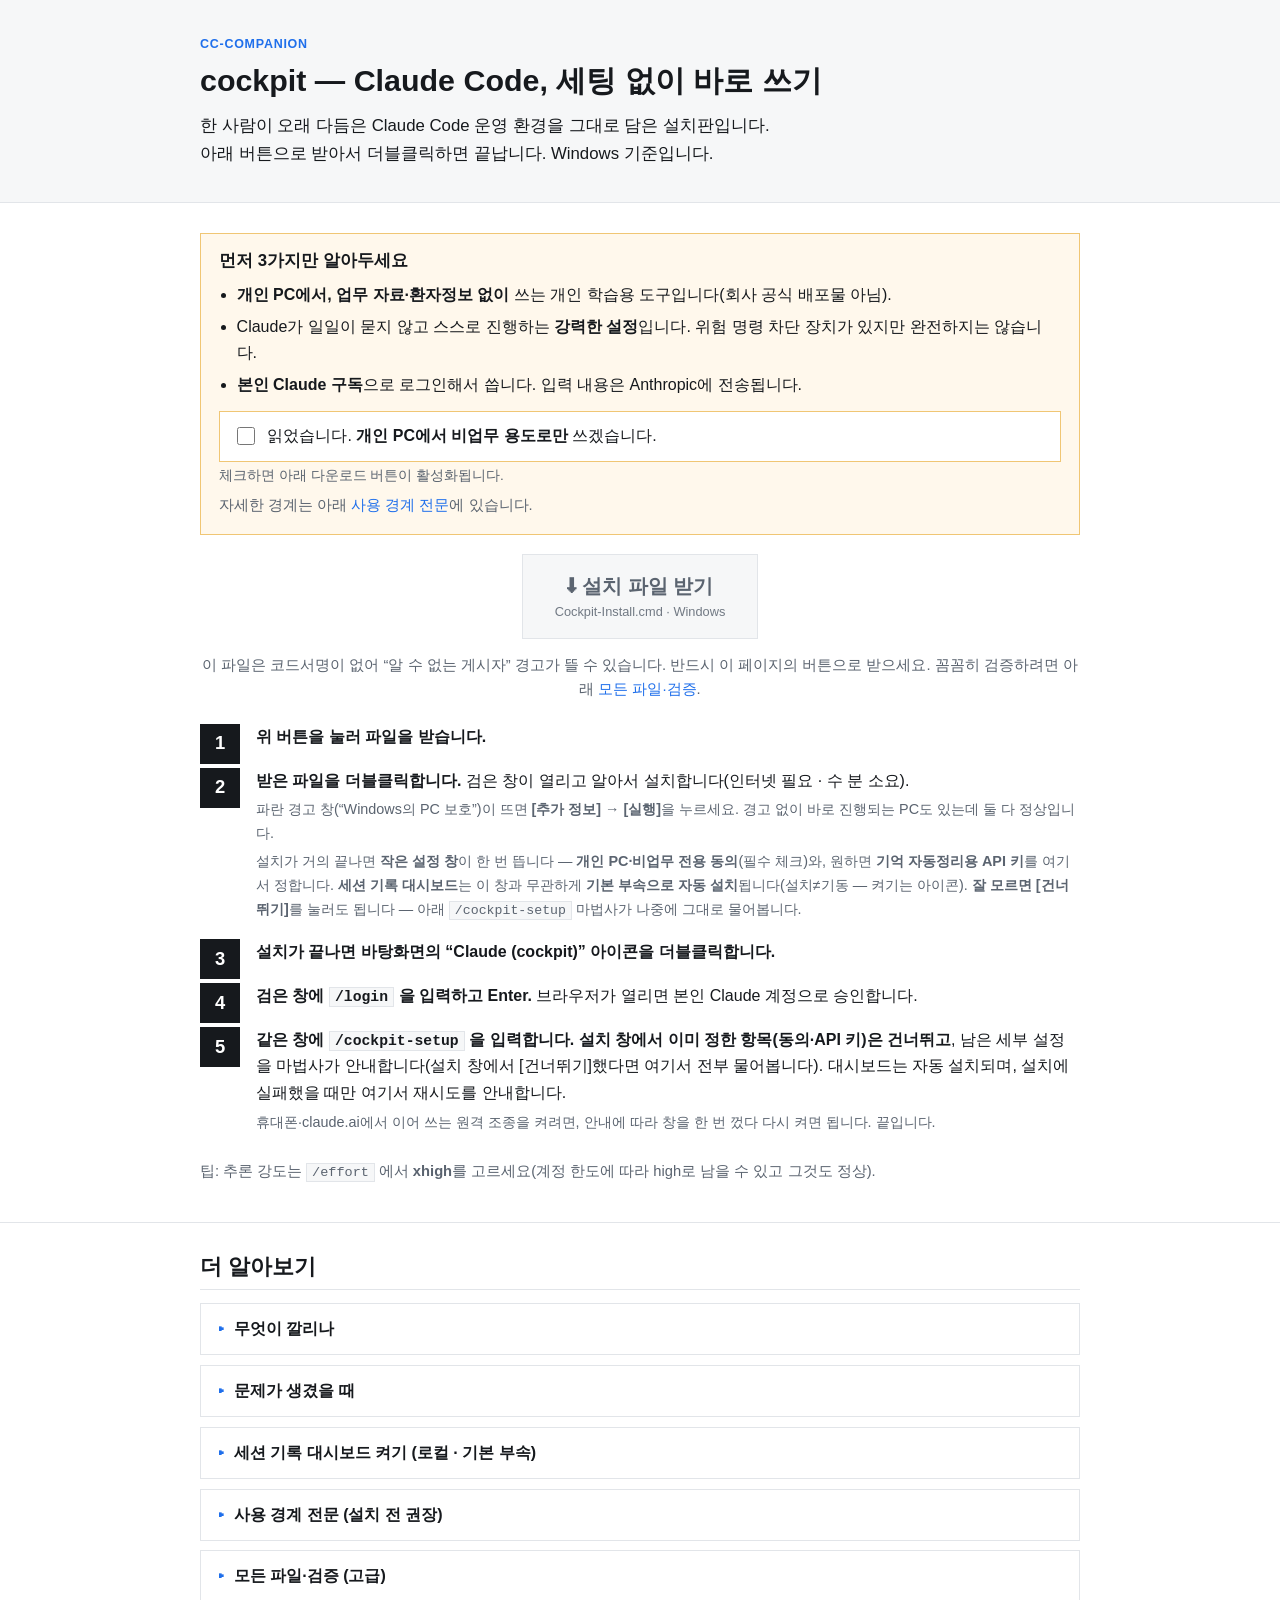
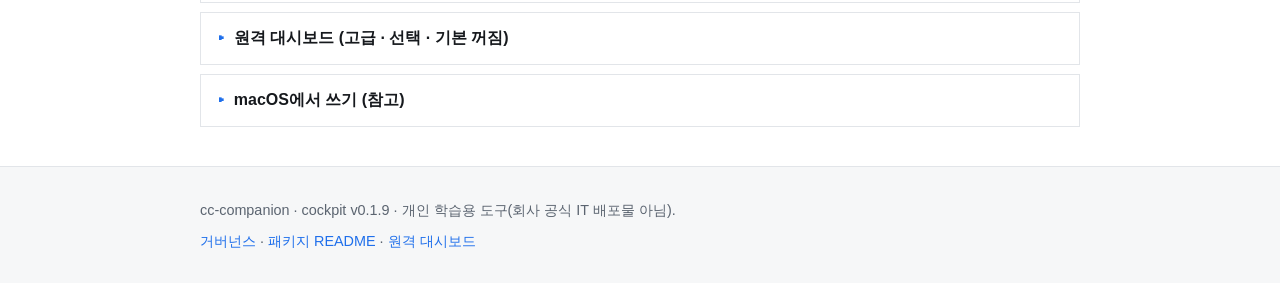
==== index.html @ afa60f5b "site: v0.1.9 — 다운로드 표/CTA/#ver 재핀 + 대시보드 필수설치화 문구(#19)" ====
<!DOCTYPE html>
<html lang="ko">
<head>
<meta charset="utf-8">
<meta name="viewport" content="width=device-width, initial-scale=1">
<meta name="robots" content="noindex, nofollow">
<title>cockpit 설치 안내 — 단일 사령탑 Claude Code 환경</title>
<meta name="description" content="버튼 하나로 받아 더블클릭하면 Claude Code 운영 환경이 그대로 설치됩니다.">
<link rel="stylesheet" href="./assets/style.css">
</head>
<body>
<!-- ⚠️ 이 페이지는 install engine 이 아니라 가이드/런처다. 브라우저는 로컬에 무엇도 설치하지 못한다.
     설치는 사용자가 내려받은 Cockpit-Install.cmd 를 직접 더블클릭해 실행한다. -->

<header class="site-header">
  <div class="wrap">
    <p class="kicker">cc-companion</p>
    <h1>cockpit — Claude&nbsp;Code, 세팅 없이 바로 쓰기</h1>
    <p class="lede">한 사람이 오래 다듬은 Claude Code 운영 환경을 그대로 담은 설치판입니다.
      아래 버튼으로 받아서 더블클릭하면 끝납니다. Windows 기준입니다.</p>
  </div>
</header>

<!-- ── 설치 (첫 화면 = 경계 요약 + 버튼 + 4단계) ─────────────────── -->
<section id="install" class="band">
  <div class="wrap">

    <!-- 경계 요약 + 동의 (전문은 아래 '사용 경계 전문' 펼침) -->
    <div id="governance" class="quickbox">
      <h3>먼저 3가지만 알아두세요</h3>
      <ul class="boundary">
        <li><strong>개인 PC에서, 업무 자료·환자정보 없이</strong> 쓰는 개인 학습용 도구입니다(회사 공식 배포물 아님).</li>
        <li>Claude가 일일이 묻지 않고 스스로 진행하는 <strong>강력한 설정</strong>입니다. 위험 명령 차단 장치가 있지만 완전하지는 않습니다.</li>
        <li><strong>본인 Claude 구독</strong>으로 로그인해서 씁니다. 입력 내용은 Anthropic에 전송됩니다.</li>
      </ul>
      <label class="consent">
        <input type="checkbox" id="consent-check">
        <span>읽었습니다. <strong>개인 PC에서 비업무 용도로만</strong> 쓰겠습니다.</span>
      </label>
      <p class="consent-hint" id="consent-hint">체크하면 아래 다운로드 버튼이 활성화됩니다.</p>
      <p class="muted" style="margin:.4em 0 0">자세한 경계는 아래 <a href="#full-governance">사용 경계 전문</a>에 있습니다.</p>
    </div>

    <!-- 큰 다운로드 버튼 — fail-closed: 동의 전 href=#downloads(표 폴백), 동의 시 JS가 data-href 주입 -->
    <p class="cta-row">
      <a id="dl-cta" class="btn-download locked" href="#downloads" aria-disabled="true"
         data-href="https://github.com/sidoyu/cockpit/releases/download/v0.1.9/Cockpit-Install.cmd" rel="nofollow">
        ⬇ 설치 파일 받기 <span class="cta-sub">Cockpit-Install.cmd · Windows</span>
      </a>
    </p>
    <p class="muted" style="text-align:center; margin-top:-.4em">이 파일은 코드서명이 없어 “알 수 없는 게시자” 경고가 뜰 수 있습니다.
      반드시 이 페이지의 버튼으로 받으세요. 꼼꼼히 검증하려면 아래 <a href="#downloads">모든 파일·검증</a>.</p>

    <!-- 따라 하기 5단계 -->
    <ol class="steps-big">
      <li><strong>위 버튼을 눌러 파일을 받습니다.</strong></li>
      <li><strong>받은 파일을 더블클릭합니다.</strong> 검은 창이 열리고 알아서 설치합니다(인터넷 필요 · 수 분 소요).
        <span class="substep">파란 경고 창(“Windows의 PC 보호”)이 뜨면 <strong>[추가 정보] → [실행]</strong>을 누르세요.
        경고 없이 바로 진행되는 PC도 있는데 둘 다 정상입니다.</span>
        <span class="substep">설치가 거의 끝나면 <strong>작은 설정 창</strong>이 한 번 뜹니다 — <strong>개인 PC·비업무 전용 동의</strong>(필수 체크)와, 원하면 <strong>기억 자동정리용 API 키</strong>를 여기서 정합니다. <strong>세션 기록 대시보드</strong>는 이 창과 무관하게 <strong>기본 부속으로 자동 설치</strong>됩니다(설치≠기동 — 켜기는 아이콘). <strong>잘 모르면 [건너뛰기]</strong>를 눌러도 됩니다 — 아래 <code>/cockpit-setup</code> 마법사가 나중에 그대로 물어봅니다.</span></li>
      <li><strong>설치가 끝나면 바탕화면의 “Claude (cockpit)” 아이콘을 더블클릭합니다.</strong></li>
      <li><strong>검은 창에 <code>/login</code> 을 입력하고 Enter.</strong> 브라우저가 열리면 본인 Claude 계정으로 승인합니다.</li>
      <li><strong>같은 창에 <code>/cockpit-setup</code> 을 입력합니다.</strong> <strong>설치 창에서 이미 정한 항목(동의·API 키)은 건너뛰고</strong>, 남은 세부 설정을 마법사가 안내합니다(설치 창에서 [건너뛰기]했다면 여기서 전부 물어봅니다). 대시보드는 자동 설치되며, 설치에 실패했을 때만 여기서 재시도를 안내합니다.
        <span class="substep">휴대폰·claude.ai에서 이어 쓰는 원격 조종을 켜려면, 안내에 따라 창을 한 번 껐다 다시 켜면 됩니다. 끝입니다.</span></li>
    </ol>
    <p class="muted">팁: 추론 강도는 <code>/effort</code> 에서 <strong>xhigh</strong>를 고르세요(계정 한도에 따라 high로 남을 수 있고 그것도 정상).</p>
  </div>
</section>

<!-- ── 아래는 전부 '필요할 때만' 펼쳐 보는 상세 ───────────────────── -->
<section class="band">
  <div class="wrap">
    <h2>더 알아보기</h2>

    <details class="fold" id="what">
      <summary>무엇이 깔리나</summary>
      <div class="cards">
        <div class="card"><h3>작업 규율(행동층)</h3><p>자율 진행 경계, 두 순간 자기점검, 읽기/검색 위생. 설치 마법사가 <code>~/.claude/CLAUDE.md</code>로 적용.</p></div>
        <div class="card"><h3>메모리 시스템</h3><p>파일 기반(md + python 훅). 세션 시작 시 상태 주입, 종료 시 기억 후보 추출, 인덱스 자동 재생성. <strong>자동 추출(외부 송신)은 개인 API 키 옵트인</strong> — 설치 창(또는 <code>/cockpit-setup</code> 마법사)에서 등록하며 미등록 시 기억은 수동으로만 쌓입니다(키 사용량은 정액 구독과 별개로 과금, 콘솔에서 한도 설정 권장).</p></div>
        <div class="card"><h3>안전망</h3><p>파괴/비가역 명령 금지목록(deny-list), 긴급정지(kill switch), 감사 로그.</p></div>
        <div class="card"><h3>세션 기록 대시보드(기본 부속)</h3><p>세션 로그를 <strong>이 PC의 브라우저 창</strong>으로 열람(바탕화면 <strong>'Cockpit Dashboard' 아이콘</strong> 또는 <code>Cockpit-Dashboard.cmd</code> 더블클릭 · 창 닫으면 꺼짐). 뷰어는 <strong>기본 설치(설치≠기동)</strong>·<strong>기본 로컬 전용</strong>, 타기기 원격 열람은 고급·옵트인.</p></div>
        <div class="card"><h3>설치 마법사</h3><p>기본 사용자·메모리 디렉터리·선택 기능을 안내하고 충돌 검사·dry-run·롤백을 제공.</p></div>
      </div>
    </details>

    <details class="fold" id="troubleshoot">
      <summary>문제가 생겼을 때</summary>
      <ul class="boundary">
        <li><strong>창에 “WSL 준비가 필요합니다” 안내가 나오면</strong> — 시작 메뉴에서 PowerShell을 찾아 <strong>우클릭 → 관리자 권한으로 실행</strong>한 뒤, <strong>창에 표시된 명령만 그대로 입력</strong>하고(다른 명령을 검색해 입력하지 마세요), 끝나면 다시 설치 파일을 더블클릭하세요. 설치기는 스스로 관리자 권한을 올리지 않습니다.</li>
        <li><strong>빨간 글씨로 “배포판 'cc-cockpit' 이 이미 등록되어 있습니다”</strong> — 이미 설치된 PC입니다(안전장치가 막은 것·기존 설치 무사). 정말 처음부터 다시 깔려면 아래 <a href="#downloads">복구·재설치 <code>Cockpit-Repair.cmd</code></a>를 쓰세요 — <strong>배포판 안의 기억·설정이 지워집니다</strong>(이중 확인 후 진행).</li>
        <li><strong>설치 중 실패</strong> — 창이 바로 닫히지 않고 이유를 보여줍니다. 대부분 인터넷 연결 문제이니 다시 실행해 보고, 안 되면 <strong>창에 보이는 화면을 사진으로 찍어</strong> 배포자에게 보내주세요.</li>
        <li><strong>완전 제거</strong> — <a href="#downloads"><code>Cockpit-Uninstall.cmd</code></a> 더블클릭(cc-cockpit 배포판만 삭제 · 다른 WSL 배포판은 건드리지 않음).</li>
      </ul>
      <h3>점검·긴급 정지</h3>
      <div class="cards">
        <div class="card">
          <h3>상태 점검</h3>
          <p>Claude 창에 입력 — 설치 상태·원격 ON/OFF 확인:</p>
          <div class="code"><button class="copy" type="button" aria-label="복사">복사</button><pre><code>/cockpit-doctor</code></pre></div>
        </div>
        <div class="card">
          <h3>긴급 정지</h3>
          <p>자동 진행을 즉시 멈춤(파일 하나 생성):</p>
          <div class="code"><button class="copy" type="button" aria-label="복사">복사</button><pre><code>touch ~/.claude/CC_KILL_SWITCH</code></pre></div>
        </div>
        <div class="card">
          <h3>원격 끄기</h3>
          <p>먼저 미리보기, 그다음 실제 비활성화(<strong>설치된 플러그인 폴더에서 실행</strong>):</p>
          <div class="code"><button class="copy" type="button" aria-label="복사">복사</button><pre><code>bash plugin/dashboard/disable-remote.sh
bash plugin/dashboard/disable-remote.sh --apply</code></pre></div>
          <p class="muted">경로가 안 맞으면 “file not found”가 납니다 — 정확한 절대경로는 <code>/cockpit-doctor</code>가 안내합니다.</p>
        </div>
      </div>
      <p class="muted">플러그인만 제거하려면 <code>/plugin uninstall</code> + 설치 마법사의 롤백 안내. 자세한 절차는 거버넌스 문서 6장.</p>
    </details>

    <details class="fold" id="dashboard-local">
      <summary>세션 기록 대시보드 켜기 (로컬 · 기본 부속)</summary>
      <p>대시보드 뷰어는 <strong>기본 부속으로 자동 설치</strong>됩니다(설치≠기동 — 자동시작·포트 개방 없음).
        바탕화면의 <strong>'Cockpit Dashboard' 아이콘</strong>(설치기가 만들어 둠)이나 <code>Cockpit-Dashboard.cmd</code>를 <strong>더블클릭</strong>해
        세션 기록을 이 PC의 브라우저 창으로 봅니다
        (설치가 안 돼 있으면 인터넷 연결 후 아이콘을 다시 누르거나 <code>/cockpit-setup</code>으로 재시도)
        (<a href="#downloads">아래 다운로드 표</a>). 서버 개념을 다룰 필요 없이, <strong>새로 켠 창을 닫으면 서버도 함께 꺼집니다</strong>(정확한 조건은 아래).</p>
      <ul class="boundary">
        <li><strong>이 PC 전용(로컬).</strong> 대시보드는 <code>127.0.0.1</code>에만 열려, 기본 설정에서는 다른 기기에서 접속되지 않습니다.</li>
        <li><strong>세션 기록에는 민감한 내용이 담길 수 있습니다.</strong> 열람 창을 방치하지 말고, 끝나면 창을 닫으세요. 뷰어 idle-exit(무요청 시 자가 종료)가 백스톱입니다.</li>
        <li><strong>종료 조건은 상황에 따라 다릅니다.</strong> ① <strong>Edge가 있고 이번에 새로 켠 경우</strong> — 전용 앱 창을 닫으면 서버도 종료(<code>.cmd</code>가 창 종료를 감지). ② <strong>이미 켜져 있던 서버</strong>를 다시 연 경우 — 이 창을 닫아도 서버는 안 꺼지니 <code>/cockpit-doctor</code>로 확인·종료. ③ <strong>Edge가 없으면</strong> 기본 브라우저로 열리고, 끝난 뒤 <code>.cmd</code> 창에서 안내대로 키를 눌러 종료합니다.</li>
        <li>상태 확인·강제 끄기는 <code>/cockpit-doctor</code>가 안내합니다(<code>--app</code> 없이 일반 창으로 직접 열면 창 종료 감지가 안 되니 <code>.cmd</code>로만 여세요).</li>
      </ul>
      <p class="muted">폰·노트북 등 <strong>다른 기기에서</strong> 열람하려는 경우는 아래 <a href="#remote">원격 대시보드(고급·선택)</a>를 따르세요 — 위험도가 높아 기본 꺼짐입니다.</p>
    </details>

    <details class="fold" id="full-governance">
      <summary>사용 경계 전문 (설치 전 권장)</summary>
      <ul class="boundary">
        <li><strong>권한 확인 생략(bypass) = 켜짐.</strong> Claude가 명령 실행 전 일일이 묻지 않고 진행합니다(대표적 파괴/비가역 명령은 금지목록으로 차단하지만 <strong>완전한 보호는 아닙니다</strong>).</li>
        <li><strong>외부 송출.</strong> 입력 내용이 모델 응답을 위해 Anthropic에 전송되고, 일부 기능(메모리 자동 추출·선택적 대시보드 요약)은 추가 외부 송신을 수반할 수 있습니다.</li>
        <li><strong>원격 대시보드 = 기본 꺼짐(opt-in).</strong> 켜면 개인 VPN 안의 다른 기기에서 호스트를 조종할 수 있습니다(가장 위험).</li>
        <li><strong>개인 PC에서, 비업무·비민감 데이터로만.</strong> 환자정보·개인정보(PII)·기밀을 절대 입력하지 마세요.</li>
        <li><strong>안전장치는 보조일 뿐</strong>이며 최종 책임은 사용자에게 있습니다. 회사 보안정책과 충돌하면 회사 정책이 우선합니다.</li>
      </ul>
      <p class="band-actions">
        <a class="btn btn-ghost" href="https://github.com/sidoyu/cockpit/blob/main/GOVERNANCE.md">전체 거버넌스 문서 읽기 →</a>
      </p>
    </details>

    <details class="fold" id="downloads">
      <summary>모든 파일·검증 (고급)</summary>
      <p class="muted"><strong>이 배포본은 코드서명이 없습니다(unsigned).</strong> 무결성은 <strong>SHA-256 체크섬 대조로만</strong> 보장됩니다 — 받은 파일은 실행 전 아래 체크섬과 반드시 대조하세요(이미지 SHA-256은 부트스트랩 스크립트에도 핀으로 박혀 import 전 자동 대조됩니다).</p>
      <table class="dl">
        <thead><tr><th>산출물</th><th>대상</th><th>링크</th><th>SHA-256 / 서명</th></tr></thead>
        <tbody>
          <tr><td><strong>원클릭 설치</strong></td><td>Windows</td><td><a href="https://github.com/sidoyu/cockpit/releases/download/v0.1.9/Cockpit-Install.cmd" rel="nofollow"><code>Cockpit-Install.cmd</code></a></td><td><code class="cksum" data-artifact="Cockpit-Install.cmd">SHA-256: 2a9fcb03df7334bf779ad9a7d229b31b4956786a50758e689c9b10eb21f70685<br>(더블클릭 = ps1 자동 다운로드·해시 대조·실행)</code></td></tr>
          <tr><td>세션 기록 대시보드</td><td>Windows</td><td><a href="https://github.com/sidoyu/cockpit/releases/download/v0.1.9/Cockpit-Dashboard.cmd" rel="nofollow"><code>Cockpit-Dashboard.cmd</code></a></td><td><code class="cksum" data-artifact="Cockpit-Dashboard.cmd">SHA-256: 052176622c5ff9b6dac766da9658530afdc9134b7f5a7ff321cfab3be99b9b39<br>(더블클릭 = 로컬 창 열람·창 닫으면 종료)</code></td></tr>
          <tr><td>복구·재설치(문제 발생 시)</td><td>Windows</td><td><a href="https://github.com/sidoyu/cockpit/releases/download/v0.1.9/Cockpit-Repair.cmd" rel="nofollow"><code>Cockpit-Repair.cmd</code></a></td><td><code class="cksum" data-artifact="Cockpit-Repair.cmd">SHA-256: 06d50267471043e4bfff1b2bad3532af38b5b58419df20f2f0a3e28d66e13a08<br>(더블클릭 = 재설치 · 배포판 내부 기억·설정·로그 소실 · 재입력 확인)</code></td></tr>
          <tr><td>완전 제거</td><td>Windows</td><td><a href="https://github.com/sidoyu/cockpit/releases/download/v0.1.9/Cockpit-Uninstall.cmd" rel="nofollow"><code>Cockpit-Uninstall.cmd</code></a></td><td><code class="cksum" data-artifact="Cockpit-Uninstall.cmd">SHA-256: 95aaa40f06e1ce50805c37060627de3b9d8c5e7d51f479b9c55227453ac2be06<br>(더블클릭 = cc-cockpit 배포판만 삭제 · 타 배포판 미접촉)</code></td></tr>
          <tr><td>WSL2 배포판 이미지</td><td>Windows</td><td><a href="https://github.com/sidoyu/cockpit/releases/download/v0.1.9/cockpit-wsl.tar.gz" rel="nofollow">cockpit-wsl.tar.gz</a></td><td><code class="cksum">SHA-256: 07fdb5fbec8ebd318c33d931901e24a94a55b5ce8c64768acec1bb4c5e465fca<br>(부트스트랩이 import 전 자동 대조)</code></td></tr>
          <tr><td>PowerShell 부트스트랩</td><td>Windows</td><td><a href="https://github.com/sidoyu/cockpit/releases/download/v0.1.9/Install-Cockpit.ps1" rel="nofollow">Install-Cockpit.ps1</a></td><td><code class="cksum">SHA-256: 5547808b8385bacba7bfc2adc2e88bb84c3e92bc03b3a868b6719ff92fa02079<br>(서명 없음 — Get-FileHash 로 대조)</code></td></tr>
          <tr><td>부트스트랩(스테이지드 폴백)</td><td>Windows</td><td><a href="https://github.com/sidoyu/cockpit/releases/download/v0.1.9/Install-Cockpit-Staged.ps1" rel="nofollow">Install-Cockpit-Staged.ps1</a></td><td><code class="cksum">SHA-256: 0cb247b51a49d40b20fa24db29bddfc5d81476c4e704ff97e6b3e0d22acc8cf9<br>(서명 없음)</code></td></tr>
          <tr><td>이미지 출처(provenance)</td><td>Windows</td><td><a href="https://github.com/sidoyu/cockpit/releases/download/v0.1.9/provenance.json" rel="nofollow">provenance.json</a></td><td><code class="cksum">— 베이스 digest·SBOM·빌드로그</code></td></tr>
          <tr><td>플러그인(행동층)</td><td>공통</td><td><a href="https://github.com/sidoyu/cockpit" rel="nofollow">cockpit@cc-companion</a></td><td><code class="cksum">— (마켓플레이스)</code></td></tr>
        </tbody>
      </table>
      <p class="muted"><strong>일반 사용자는 <code>Cockpit-Install.cmd</code> 하나만</strong> 받으면 되고, 나머지 자산(ps1·이미지·스테이지드 폴백·provenance)은 설치기가 자동으로 받아 검증합니다 — 위 표의 개별 링크는 “고급(수동)” 경로용입니다.</p>
      <h3>미서명 배포와 검증에 대해 (정직 고지)</h3>
      <p class="muted">이 배포본은 <strong>코드서명이 없어서(unsigned)</strong> Windows가 “알 수 없는 게시자” 경고를 띄울 수 있습니다(<code>Get-AuthenticodeSignature</code>가 <code>NotSigned</code>로 나오는 것이 정상 · <code>.cmd</code> 첫 실행이 <code>.ps1</code>보다 경고가 부드럽다는 보장은 없습니다). <strong>자동 대조되는 것은 <code>.cmd</code>가 받아오는 <code>Install-Cockpit.ps1</code>과 그 스크립트가 받는 이미지</strong>(<code>cockpit-wsl.tar.gz</code>·import 전 대조, 불일치 시 삭제·중단)입니다 — 두 파일의 핀 해시가 <code>.cmd</code>/스크립트 안에 박혀 있습니다. <strong>단, <code>.cmd</code> 자체는 신뢰의 출발점이라 자동 검증되지 않습니다</strong>: <code>.cmd</code>가 변조되면 내장 핀 해시도 함께 변조될 수 있으므로(미서명+체크섬 정책의 구조적 한계), 공식 다운로드 링크에서 받고, 확실히 하려면 받은 <code>.cmd</code>의 <code>Get-FileHash</code> 값을 <strong>위 표의 SHA-256과 직접 대조</strong>하세요(생략하면 다운로드 채널을 신뢰하는 셈).</p>
      <p class="muted">설치기는 구형 WSL이면 <code>.tar</code>로 풀어 <strong>스스로 재시도</strong>하고, 그래도 안 되면 이유를 보여주며 멈춥니다(<strong>자동으로 다른 스크립트로 넘어가지 않습니다</strong>). 골든 이미지 경로가 맞지 않을 때 쓰는 <strong>대안 부트스트랩</strong>이 스테이지드(<code>Install-Cockpit-Staged.ps1</code>)입니다 — 공식 베이스 rootfs를 검증해 import 후 라이브 프로비저닝(<strong>직접 골라 실행</strong>). <strong>고급(수동)</strong>: <code>Install-Cockpit.ps1</code>을 직접 받아 <code>Get-FileHash … -Algorithm SHA256</code>로 위 표의 해시와 대조한 뒤 <code>powershell -NoProfile -ExecutionPolicy Bypass -File .\Install-Cockpit.ps1</code>로 실행할 수도 있습니다.</p>
    </details>

    <details class="fold" id="remote">
      <summary>원격 대시보드 (고급 · 선택 · 기본 꺼짐)</summary>
      <p>휴대폰·노트북 등 <strong>같은 개인 VPN(예: Tailscale)에 묶인 다른 기기</strong>에서 세션 로그를 보거나
        세션을 조종하는 선택 기능입니다. 이 패키지에서 <strong>가장 위험한 기능</strong>이라 기본은 꺼짐입니다.</p>
      <p class="muted"><strong>이 PC에서 보기만</strong> 원하면 위 <a href="#dashboard-local">세션 기록 대시보드 켜기(로컬)</a>로 충분합니다 —
        이 절은 <strong>다른 기기에서</strong> 여는 고급 설정으로, 기본 <code>127.0.0.1</code> 대신 개인 VPN 대역(<code>0.0.0.0</code>+allowlist)에 노출하는 경우에만 해당합니다.</p>
      <div class="callout callout-danger">
        <h3>⚠️ 켜기 전 필수 — 접근 통제(allowlist) 확인</h3>
        <p>보안은 뷰어 서버가 <strong>요청자 IP를 검사해 localhost + 개인 VPN 대역만 허용하고 나머지는 403으로 거부</strong>하는
          allowlist에 달려 있습니다. 이 allowlist는 <strong>뷰어(별도 공개 repo)가 구현·제공하는 속성</strong>이며
          이 패키지가 강제하지 못합니다.</p>
        <p>이 IP allowlist·CSRF 가드는 공개 뷰어 <code>claude-session-dashboard</code>
          <strong><code>d4482d5</code>(2026-06-23) 이상에 반영</strong>돼 있습니다. 권장 핀
          <strong><code>9f2bdba</code>(2026-07-03) 이상</strong>은 기본 bind가 <code>127.0.0.1</code>(이 PC 전용)이라
          직접 <code>0.0.0.0</code>을 설정하기 전에는 원격 노출 자체가 없습니다. 그 이전 커밋을 고정했거나
          오설치된 경우엔 없을 수 있고, allowlist 없는 뷰어로 원격을 켜면 그 즉시 <strong>인증 없는 공개 HTTP</strong>가 됩니다.
          따라서 버전과 무관하게 <strong>아래 자가검증으로 직접 확인한 뒤에만</strong> 원격을 켜세요.</p>
        <p class="selftest"><strong>자가검증 (켜기 전 필수):</strong>
          <strong>같은 Wi-Fi/LAN에 있지만 VPN(Tailscale)은 끈 기기</strong>의 브라우저로
          <code>http://&lt;호스트의 LAN IP&gt;:포트/</code>에 접속합니다.
          <strong>명시적 <code>403 Forbidden</code> 으로 거부되어야 정상</strong>입니다(allowlist 동작).
          화면이 그대로 보이면 allowlist가 없는 것이므로 <strong>즉시 끄세요</strong>.
          <br>⚠️ <strong>접속 시간초과·연결거부·“페이지 없음”은 검증이 아닙니다</strong> — NAT·라우팅 때문일 수 있어
          allowlist 동작을 증명하지 못합니다(“안 열리니 안전”으로 오판 금지). 반드시 <strong>같은 LAN의 LAN IP에서 403</strong>을 직접 확인하세요.
          추가로 <strong>VPN에 접속한 기기</strong>에서 <code>http://&lt;호스트 VPN IP&gt;:포트/</code>가 정상으로 열리는지도 확인합니다.</p>
        <ul>
          <li><strong>절대 금지:</strong> 라우터 포트포워딩, Tailscale Funnel/Serve 공개, 클라우드 방화벽 인바운드 개방.</li>
          <li>끄기(설치된 플러그인 폴더에서; 경로는 <code>/cockpit-doctor</code>가 안내): <code>bash plugin/dashboard/disable-remote.sh --apply</code></li>
        </ul>
        <p class="band-actions"><a class="btn btn-ghost" href="https://github.com/sidoyu/cockpit/blob/main/plugin/dashboard/README.md">원격 대시보드 상세 문서 →</a></p>
      </div>
    </details>

    <details class="fold" id="macos">
      <summary>macOS에서 쓰기 (참고)</summary>
      <p>macOS는 1차 레퍼런스 빌드입니다. 터미널에서 Claude Code를 열고 플러그인을 설치합니다(Claude Code 설치·로그인이 먼저 필요).</p>
      <ol class="steps">
        <li>
          <p><strong>1) Claude Code</strong>를 열고(터미널에서 <code>claude</code>) cockpit 플러그인 추가·설치:</p>
          <div class="code" data-gated>
            <button class="copy" type="button" aria-label="복사">복사</button>
<pre><code>/plugin marketplace add https://github.com/sidoyu/cockpit
/plugin install cockpit@cc-companion</code></pre>
          </div>
        </li>
        <li>
          <p><strong>2) 설치 마법사</strong> 실행 — 동의 확인 → 충돌 검사 → dry-run → 적용(롤백 가능):</p>
          <div class="code" data-gated>
            <button class="copy" type="button" aria-label="복사">복사</button>
<pre><code>/cockpit-setup</code></pre>
          </div>
        </li>
      </ol>
    </details>

  </div>
</section>

<footer class="site-footer">
  <div class="wrap">
    <p>cc-companion · cockpit <span id="ver">v0.1.9</span> · 개인 학습용 도구(회사 공식 IT 배포물 아님).</p>
    <p class="links">
      <a href="https://github.com/sidoyu/cockpit/blob/main/GOVERNANCE.md">거버넌스</a> ·
      <a href="https://github.com/sidoyu/cockpit/blob/main/README.md">패키지 README</a> ·
      <a href="https://github.com/sidoyu/cockpit/blob/main/plugin/dashboard/README.md">원격 대시보드</a>
    </p>
  </div>
</footer>

<script src="./assets/app.js"></script>
</body>
</html>
---- assets/style.css ----
/* cc-companion 프런트도어 — 의존성 없는 정적 스타일. 직각·청결·차분.
   배포 시 색·로고만 바꾸면 됨. file:// 에서도 동작(외부 폰트/CDN 미사용). */

:root{
  --bg:#ffffff; --bg-alt:#f6f7f8; --ink:#16191d; --muted:#5b6470;
  --line:#e2e5e9; --accent:#1f6feb; --accent-ink:#ffffff;
  --warn-bg:#fff8ec; --warn-line:#f0c674; --warn-ink:#7a5b00;
  --danger-bg:#fdecec; --danger-line:#e0a3a3; --danger-ink:#8a1f1f;
  --code-bg:#0f1419; --code-ink:#e6edf3;
  --maxw:920px;
}
*{box-sizing:border-box}
html{-webkit-text-size-adjust:100%}
body{
  margin:0; background:var(--bg); color:var(--ink);
  font-family:-apple-system,BlinkMacSystemFont,"Segoe UI","Apple SD Gothic Neo","Malgun Gothic",sans-serif;
  line-height:1.65; font-size:16px;
}
.wrap{max-width:var(--maxw); margin:0 auto; padding:0 20px}
h1,h2,h3{line-height:1.3; font-weight:700}
h1{font-size:1.9rem; margin:.2em 0 .4em}
h2{font-size:1.35rem; margin:0 0 .6em; border-bottom:1px solid var(--line); padding-bottom:.35em}
h3{font-size:1.05rem; margin:0 0 .4em}
p{margin:.5em 0}
a{color:var(--accent); text-decoration:none}
a:hover{text-decoration:underline}
code{font-family:ui-monospace,SFMono-Regular,Menlo,Consolas,monospace; font-size:.92em;
  background:var(--bg-alt); padding:.08em .35em; border:1px solid var(--line)}
strong{font-weight:700}
.muted{color:var(--muted); font-size:.92rem}

/* 헤더 */
.site-header{background:var(--bg-alt); border-bottom:1px solid var(--line); padding:34px 0 26px}
.kicker{margin:0; color:var(--accent); font-weight:700; letter-spacing:.06em; text-transform:uppercase; font-size:.78rem}
.lede{font-size:1.05rem; max-width:62ch}
.note-inline{font-size:.9rem; color:var(--muted); border-left:3px solid var(--line); padding-left:.7em; margin-top:1em}

/* 섹션 밴드 */
.band{padding:30px 0; border-bottom:1px solid var(--line)}
.band-warn{background:var(--warn-bg); border-top:1px solid var(--warn-line); border-bottom:1px solid var(--warn-line)}
.band-warn h2{border-bottom-color:var(--warn-line)}

/* 경계 박스 */
ul.boundary{margin:.6em 0; padding-left:1.1em}
ul.boundary li{margin:.35em 0}
.band-actions{margin:.9em 0}
.consent{display:flex; gap:.6em; align-items:flex-start; margin:1em 0 .2em; cursor:pointer;
  background:#fff; border:1px solid var(--warn-line); padding:.7em .8em}
.consent input{margin-top:.25em; flex:0 0 auto; width:18px; height:18px}
.consent-hint{font-size:.85rem; color:var(--muted); margin:.2em 0 0}

/* 버튼 */
.btn{display:inline-block; padding:.5em .9em; border:1px solid var(--accent); font-weight:600; font-size:.92rem}
.btn-ghost{background:transparent; color:var(--accent)}
.btn-ghost:hover{background:var(--accent); color:var(--accent-ink); text-decoration:none}

/* 카드 그리드 */
.cards{display:grid; grid-template-columns:repeat(auto-fit,minmax(240px,1fr)); gap:14px; margin-top:1em}
.card{border:1px solid var(--line); padding:14px 16px; background:#fff}
.card p{margin:.3em 0 0; font-size:.92rem; color:var(--muted)}
.card .code{margin-top:.6em}

/* 미발행 안내 */
.prepublish-note{background:var(--warn-bg); border:1px solid var(--warn-line); color:var(--warn-ink);
  padding:.8em 1em; margin:0 0 1.2em; font-size:.92rem}

/* OS 스위치 */
.os-switch{display:flex; gap:8px; margin:0 0 .4em}
.os-tab{font:inherit; cursor:pointer; border:1px solid var(--line); background:#fff; color:var(--ink);
  padding:.5em .9em; font-weight:600}
.os-tab[aria-selected="true"]{background:var(--ink); color:#fff; border-color:var(--ink)}
.os-tab .badge{font-size:.72rem; font-weight:700; color:var(--accent); margin-left:.4em}
.os-tab[aria-selected="true"] .badge{color:#9ecbff}
.os-detected{font-size:.85rem; color:var(--muted); margin:.2em 0 1.2em}

/* 트랙 표시 토글 (JS가 .show 부여) */
.track{display:none}
.track.show{display:block}
.os-only{display:none}
.os-only.show{display:list-item}

.status-pill{display:inline-block; font-size:.82rem; font-weight:600; padding:.2em .6em; border:1px solid var(--line)}
.status-pending{background:var(--warn-bg); border-color:var(--warn-line); color:var(--warn-ink)}
.status-ok{background:#e9f6ec; border-color:#9bcea8; color:#1c6b34}

/* 체크리스트 */
.checklist{border:1px solid var(--line); padding:14px 16px; margin:1.2em 0; background:#fff}
ul.checks{list-style:none; margin:.6em 0 0; padding:0}
ul.checks li{margin:.4em 0}
ul.checks label{display:flex; gap:.6em; align-items:flex-start; cursor:pointer}
ul.checks input{margin-top:.28em; flex:0 0 auto; width:17px; height:17px}

/* 단계 */
ol.steps{padding-left:1.2em; margin:1em 0}
ol.steps>li{margin:1.1em 0}

/* 데모 placeholder */
.demo{margin:1.4em 0}
.demo-ph{display:flex; align-items:center; justify-content:center; min-height:160px;
  border:2px dashed var(--line); color:var(--muted); background:var(--bg-alt); font-weight:600}
.demo figcaption{font-size:.85rem; color:var(--muted); margin-top:.4em}

/* 코드 블록 + 복사 버튼 */
.code{position:relative; margin:.6em 0}
.code pre{margin:0; background:var(--code-bg); color:var(--code-ink); padding:14px 16px; overflow:auto;
  border:1px solid #000}
.code pre code{background:transparent; border:0; padding:0; color:inherit; white-space:pre}
.code .copy{position:absolute; top:8px; right:8px; font:inherit; font-size:.8rem; font-weight:600;
  cursor:pointer; border:1px solid #30363d; background:#21262d; color:#e6edf3; padding:.25em .6em}
.code .copy:hover{background:#30363d}
.code .copy.copied{background:#1a7f37; border-color:#1a7f37; color:#fff}
/* 동의 전 게이팅 */
.code[data-gated].locked{opacity:.55}
.code[data-gated].locked .copy{cursor:not-allowed}

/* 다운로드 표 */
table.dl{width:100%; border-collapse:collapse; margin-top:1em; font-size:.92rem}
table.dl th,table.dl td{border:1px solid var(--line); padding:.5em .7em; text-align:left}
table.dl th{background:var(--bg-alt)}
.cksum{color:var(--muted)}

/* 위험 콜아웃 */
.callout{border:1px solid var(--line); padding:14px 16px; margin-top:1em; background:#fff}
.callout-danger{border:1px solid var(--danger-line); background:var(--danger-bg)}
.callout-danger h3{color:var(--danger-ink)}
.callout .selftest{background:#fff; border:1px solid var(--danger-line); padding:.7em .8em}
.callout ul{margin:.6em 0; padding-left:1.1em}

/* 푸터 */
.site-footer{padding:24px 0; background:var(--bg-alt); font-size:.9rem; color:var(--muted)}
.site-footer .links{margin-top:.3em}

/* ── 원터치 첫 화면 (v0.1.5 재설계) ── */
/* 경계 요약 박스 */
.quickbox{border:1px solid var(--warn-line); background:var(--warn-bg); padding:16px 18px; margin:0 0 1.2em}
.quickbox h3{margin-top:0}
.quickbox .consent{margin-top:.8em}

/* 큰 다운로드 버튼 */
.cta-row{margin:1.2em 0; text-align:center}
.btn-download{display:inline-block; background:var(--accent); color:var(--accent-ink);
  font-size:1.25rem; font-weight:700; padding:.9em 1.6em; border:1px solid var(--accent);
  text-align:center; line-height:1.35}
.btn-download:hover{filter:brightness(1.08); text-decoration:none}
.btn-download .cta-sub{display:block; font-size:.8rem; font-weight:500; opacity:.85; margin-top:.25em}
.btn-download.locked{background:var(--bg-alt); color:var(--muted); border-color:var(--line);
  cursor:not-allowed; filter:none}

/* 따라 하기 4단계 — 큰 번호 */
ol.steps-big{list-style:none; counter-reset:sb; margin:1.4em 0 0; padding:0}
ol.steps-big>li{counter-increment:sb; position:relative; padding:0 0 1.1em 56px; min-height:44px}
ol.steps-big>li::before{content:counter(sb); position:absolute; left:0; top:0;
  width:40px; height:40px; display:flex; align-items:center; justify-content:center;
  background:var(--ink); color:var(--bg); font-weight:700; font-size:1.15rem}
ol.steps-big .substep{display:block; font-size:.9rem; color:var(--muted); margin-top:.3em}

/* 펼쳐보기(details) */
details.fold{border:1px solid var(--line); background:#fff; margin:.6em 0}
details.fold>summary{cursor:pointer; font-weight:700; padding:.75em 1em; list-style:none}
details.fold>summary::-webkit-details-marker{display:none}
details.fold>summary::before{content:"▸"; color:var(--accent); margin-right:.55em}
details.fold[open]>summary::before{content:"▾"}
details.fold[open]>summary{border-bottom:1px solid var(--line)}
details.fold>*:not(summary){margin-left:1em; margin-right:1em}
details.fold>*:nth-child(2){margin-top:.9em}
details.fold>*:last-child{margin-bottom:1em}

@media (max-width:600px){
  h1{font-size:1.55rem}
  .band{padding:22px 0}
  .btn-download{display:block; font-size:1.1rem}
}
@media (prefers-color-scheme:dark){
  :root{
    --bg:#0d1117; --bg-alt:#161b22; --ink:#e6edf3; --muted:#9098a3; --line:#30363d;
    --accent:#4493f8; --warn-bg:#2b2410; --warn-line:#7a5b00; --warn-ink:#e3b341;
    --danger-bg:#2d1414; --danger-line:#8a1f1f; --danger-ink:#ff7b72;
  }
  .consent,.card,.checklist,.callout,.os-tab,details.fold{background:var(--bg-alt)}
  .prepublish-note{color:var(--warn-ink)}
}
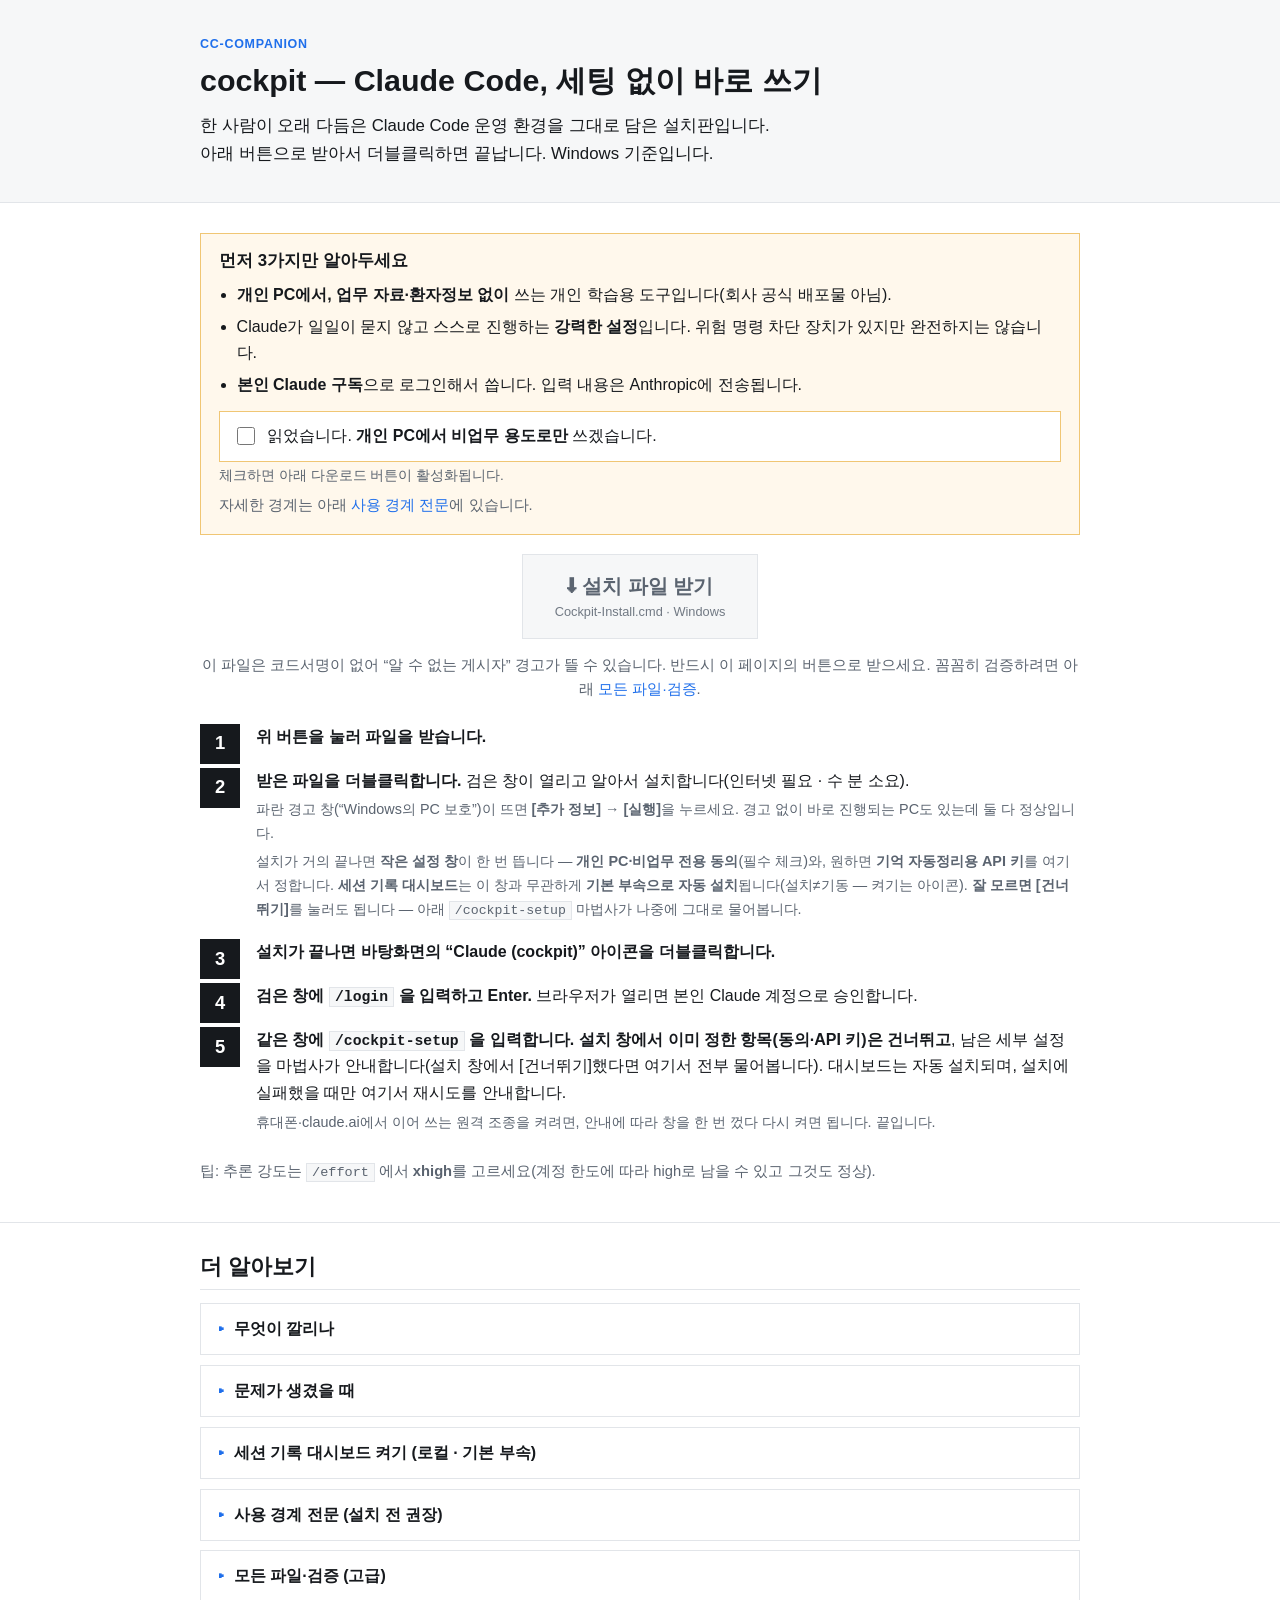
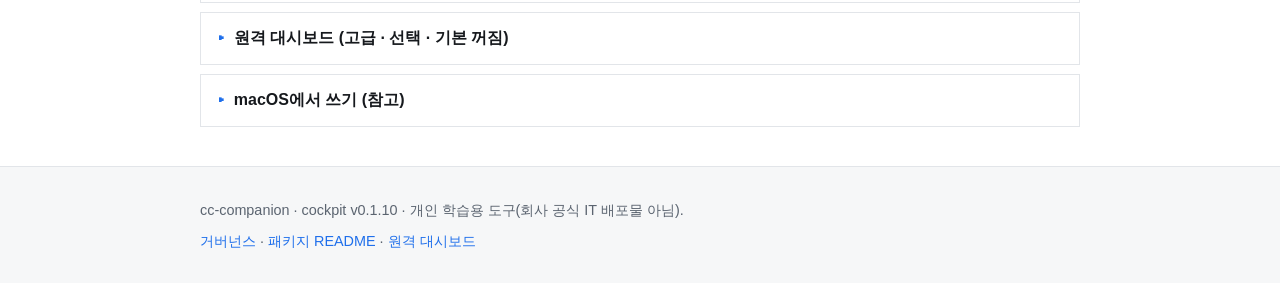
==== commit 8aab295e: "web: v0.1.10 다운로드 표·핀 해시·#ver 갱신 (gh-pages 라이브 반영)" ====
--- a/index.html
+++ b/index.html
@@ -44,7 +44,7 @@
     <!-- 큰 다운로드 버튼 — fail-closed: 동의 전 href=#downloads(표 폴백), 동의 시 JS가 data-href 주입 -->
     <p class="cta-row">
       <a id="dl-cta" class="btn-download locked" href="#downloads" aria-disabled="true"
-         data-href="https://github.com/sidoyu/cockpit/releases/download/v0.1.9/Cockpit-Install.cmd" rel="nofollow">
+         data-href="https://github.com/sidoyu/cockpit/releases/download/v0.1.10/Cockpit-Install.cmd" rel="nofollow">
         ⬇ 설치 파일 받기 <span class="cta-sub">Cockpit-Install.cmd · Windows</span>
       </a>
     </p>
@@ -150,14 +150,14 @@
       <table class="dl">
         <thead><tr><th>산출물</th><th>대상</th><th>링크</th><th>SHA-256 / 서명</th></tr></thead>
         <tbody>
-          <tr><td><strong>원클릭 설치</strong></td><td>Windows</td><td><a href="https://github.com/sidoyu/cockpit/releases/download/v0.1.9/Cockpit-Install.cmd" rel="nofollow"><code>Cockpit-Install.cmd</code></a></td><td><code class="cksum" data-artifact="Cockpit-Install.cmd">SHA-256: 2a9fcb03df7334bf779ad9a7d229b31b4956786a50758e689c9b10eb21f70685<br>(더블클릭 = ps1 자동 다운로드·해시 대조·실행)</code></td></tr>
-          <tr><td>세션 기록 대시보드</td><td>Windows</td><td><a href="https://github.com/sidoyu/cockpit/releases/download/v0.1.9/Cockpit-Dashboard.cmd" rel="nofollow"><code>Cockpit-Dashboard.cmd</code></a></td><td><code class="cksum" data-artifact="Cockpit-Dashboard.cmd">SHA-256: 052176622c5ff9b6dac766da9658530afdc9134b7f5a7ff321cfab3be99b9b39<br>(더블클릭 = 로컬 창 열람·창 닫으면 종료)</code></td></tr>
-          <tr><td>복구·재설치(문제 발생 시)</td><td>Windows</td><td><a href="https://github.com/sidoyu/cockpit/releases/download/v0.1.9/Cockpit-Repair.cmd" rel="nofollow"><code>Cockpit-Repair.cmd</code></a></td><td><code class="cksum" data-artifact="Cockpit-Repair.cmd">SHA-256: 06d50267471043e4bfff1b2bad3532af38b5b58419df20f2f0a3e28d66e13a08<br>(더블클릭 = 재설치 · 배포판 내부 기억·설정·로그 소실 · 재입력 확인)</code></td></tr>
-          <tr><td>완전 제거</td><td>Windows</td><td><a href="https://github.com/sidoyu/cockpit/releases/download/v0.1.9/Cockpit-Uninstall.cmd" rel="nofollow"><code>Cockpit-Uninstall.cmd</code></a></td><td><code class="cksum" data-artifact="Cockpit-Uninstall.cmd">SHA-256: 95aaa40f06e1ce50805c37060627de3b9d8c5e7d51f479b9c55227453ac2be06<br>(더블클릭 = cc-cockpit 배포판만 삭제 · 타 배포판 미접촉)</code></td></tr>
-          <tr><td>WSL2 배포판 이미지</td><td>Windows</td><td><a href="https://github.com/sidoyu/cockpit/releases/download/v0.1.9/cockpit-wsl.tar.gz" rel="nofollow">cockpit-wsl.tar.gz</a></td><td><code class="cksum">SHA-256: 07fdb5fbec8ebd318c33d931901e24a94a55b5ce8c64768acec1bb4c5e465fca<br>(부트스트랩이 import 전 자동 대조)</code></td></tr>
-          <tr><td>PowerShell 부트스트랩</td><td>Windows</td><td><a href="https://github.com/sidoyu/cockpit/releases/download/v0.1.9/Install-Cockpit.ps1" rel="nofollow">Install-Cockpit.ps1</a></td><td><code class="cksum">SHA-256: 5547808b8385bacba7bfc2adc2e88bb84c3e92bc03b3a868b6719ff92fa02079<br>(서명 없음 — Get-FileHash 로 대조)</code></td></tr>
-          <tr><td>부트스트랩(스테이지드 폴백)</td><td>Windows</td><td><a href="https://github.com/sidoyu/cockpit/releases/download/v0.1.9/Install-Cockpit-Staged.ps1" rel="nofollow">Install-Cockpit-Staged.ps1</a></td><td><code class="cksum">SHA-256: 0cb247b51a49d40b20fa24db29bddfc5d81476c4e704ff97e6b3e0d22acc8cf9<br>(서명 없음)</code></td></tr>
-          <tr><td>이미지 출처(provenance)</td><td>Windows</td><td><a href="https://github.com/sidoyu/cockpit/releases/download/v0.1.9/provenance.json" rel="nofollow">provenance.json</a></td><td><code class="cksum">— 베이스 digest·SBOM·빌드로그</code></td></tr>
+          <tr><td><strong>원클릭 설치</strong></td><td>Windows</td><td><a href="https://github.com/sidoyu/cockpit/releases/download/v0.1.10/Cockpit-Install.cmd" rel="nofollow"><code>Cockpit-Install.cmd</code></a></td><td><code class="cksum" data-artifact="Cockpit-Install.cmd">SHA-256: 6ea263f2ecd052cfa63c3d78890713d209e54c6acd13062f00de0c43e049cc19<br>(더블클릭 = ps1 자동 다운로드·해시 대조·실행)</code></td></tr>
+          <tr><td>세션 기록 대시보드</td><td>Windows</td><td><a href="https://github.com/sidoyu/cockpit/releases/download/v0.1.10/Cockpit-Dashboard.cmd" rel="nofollow"><code>Cockpit-Dashboard.cmd</code></a></td><td><code class="cksum" data-artifact="Cockpit-Dashboard.cmd">SHA-256: 052176622c5ff9b6dac766da9658530afdc9134b7f5a7ff321cfab3be99b9b39<br>(더블클릭 = 로컬 창 열람·창 닫으면 종료)</code></td></tr>
+          <tr><td>복구·재설치(문제 발생 시)</td><td>Windows</td><td><a href="https://github.com/sidoyu/cockpit/releases/download/v0.1.10/Cockpit-Repair.cmd" rel="nofollow"><code>Cockpit-Repair.cmd</code></a></td><td><code class="cksum" data-artifact="Cockpit-Repair.cmd">SHA-256: 1d05bcedd3ed3fd52f9dc35867e1795f7c421e455af16bebb9c7f7010d731fb0<br>(더블클릭 = 재설치 · 배포판 내부 기억·설정·로그 소실 · 재입력 확인)</code></td></tr>
+          <tr><td>완전 제거</td><td>Windows</td><td><a href="https://github.com/sidoyu/cockpit/releases/download/v0.1.10/Cockpit-Uninstall.cmd" rel="nofollow"><code>Cockpit-Uninstall.cmd</code></a></td><td><code class="cksum" data-artifact="Cockpit-Uninstall.cmd">SHA-256: 95aaa40f06e1ce50805c37060627de3b9d8c5e7d51f479b9c55227453ac2be06<br>(더블클릭 = cc-cockpit 배포판만 삭제 · 타 배포판 미접촉)</code></td></tr>
+          <tr><td>WSL2 배포판 이미지</td><td>Windows</td><td><a href="https://github.com/sidoyu/cockpit/releases/download/v0.1.10/cockpit-wsl.tar.gz" rel="nofollow">cockpit-wsl.tar.gz</a></td><td><code class="cksum">SHA-256: f8a66085a8d2f4d14235be63d3556f06065142afa94f62aeb9d511408d1889a2<br>(부트스트랩이 import 전 자동 대조)</code></td></tr>
+          <tr><td>PowerShell 부트스트랩</td><td>Windows</td><td><a href="https://github.com/sidoyu/cockpit/releases/download/v0.1.10/Install-Cockpit.ps1" rel="nofollow">Install-Cockpit.ps1</a></td><td><code class="cksum">SHA-256: 486832c4ac64d8366553d9e3e4635e517eb5fe029b7871cae7a3e82c8e18db4f<br>(서명 없음 — Get-FileHash 로 대조)</code></td></tr>
+          <tr><td>부트스트랩(스테이지드 폴백)</td><td>Windows</td><td><a href="https://github.com/sidoyu/cockpit/releases/download/v0.1.10/Install-Cockpit-Staged.ps1" rel="nofollow">Install-Cockpit-Staged.ps1</a></td><td><code class="cksum">SHA-256: 0cb247b51a49d40b20fa24db29bddfc5d81476c4e704ff97e6b3e0d22acc8cf9<br>(서명 없음)</code></td></tr>
+          <tr><td>이미지 출처(provenance)</td><td>Windows</td><td><a href="https://github.com/sidoyu/cockpit/releases/download/v0.1.10/provenance.json" rel="nofollow">provenance.json</a></td><td><code class="cksum">— 베이스 digest·SBOM·빌드로그</code></td></tr>
           <tr><td>플러그인(행동층)</td><td>공통</td><td><a href="https://github.com/sidoyu/cockpit" rel="nofollow">cockpit@cc-companion</a></td><td><code class="cksum">— (마켓플레이스)</code></td></tr>
         </tbody>
       </table>
@@ -227,7 +227,7 @@
 
 <footer class="site-footer">
   <div class="wrap">
-    <p>cc-companion · cockpit <span id="ver">v0.1.9</span> · 개인 학습용 도구(회사 공식 IT 배포물 아님).</p>
+    <p>cc-companion · cockpit <span id="ver">v0.1.10</span> · 개인 학습용 도구(회사 공식 IT 배포물 아님).</p>
     <p class="links">
       <a href="https://github.com/sidoyu/cockpit/blob/main/GOVERNANCE.md">거버넌스</a> ·
       <a href="https://github.com/sidoyu/cockpit/blob/main/README.md">패키지 README</a> ·
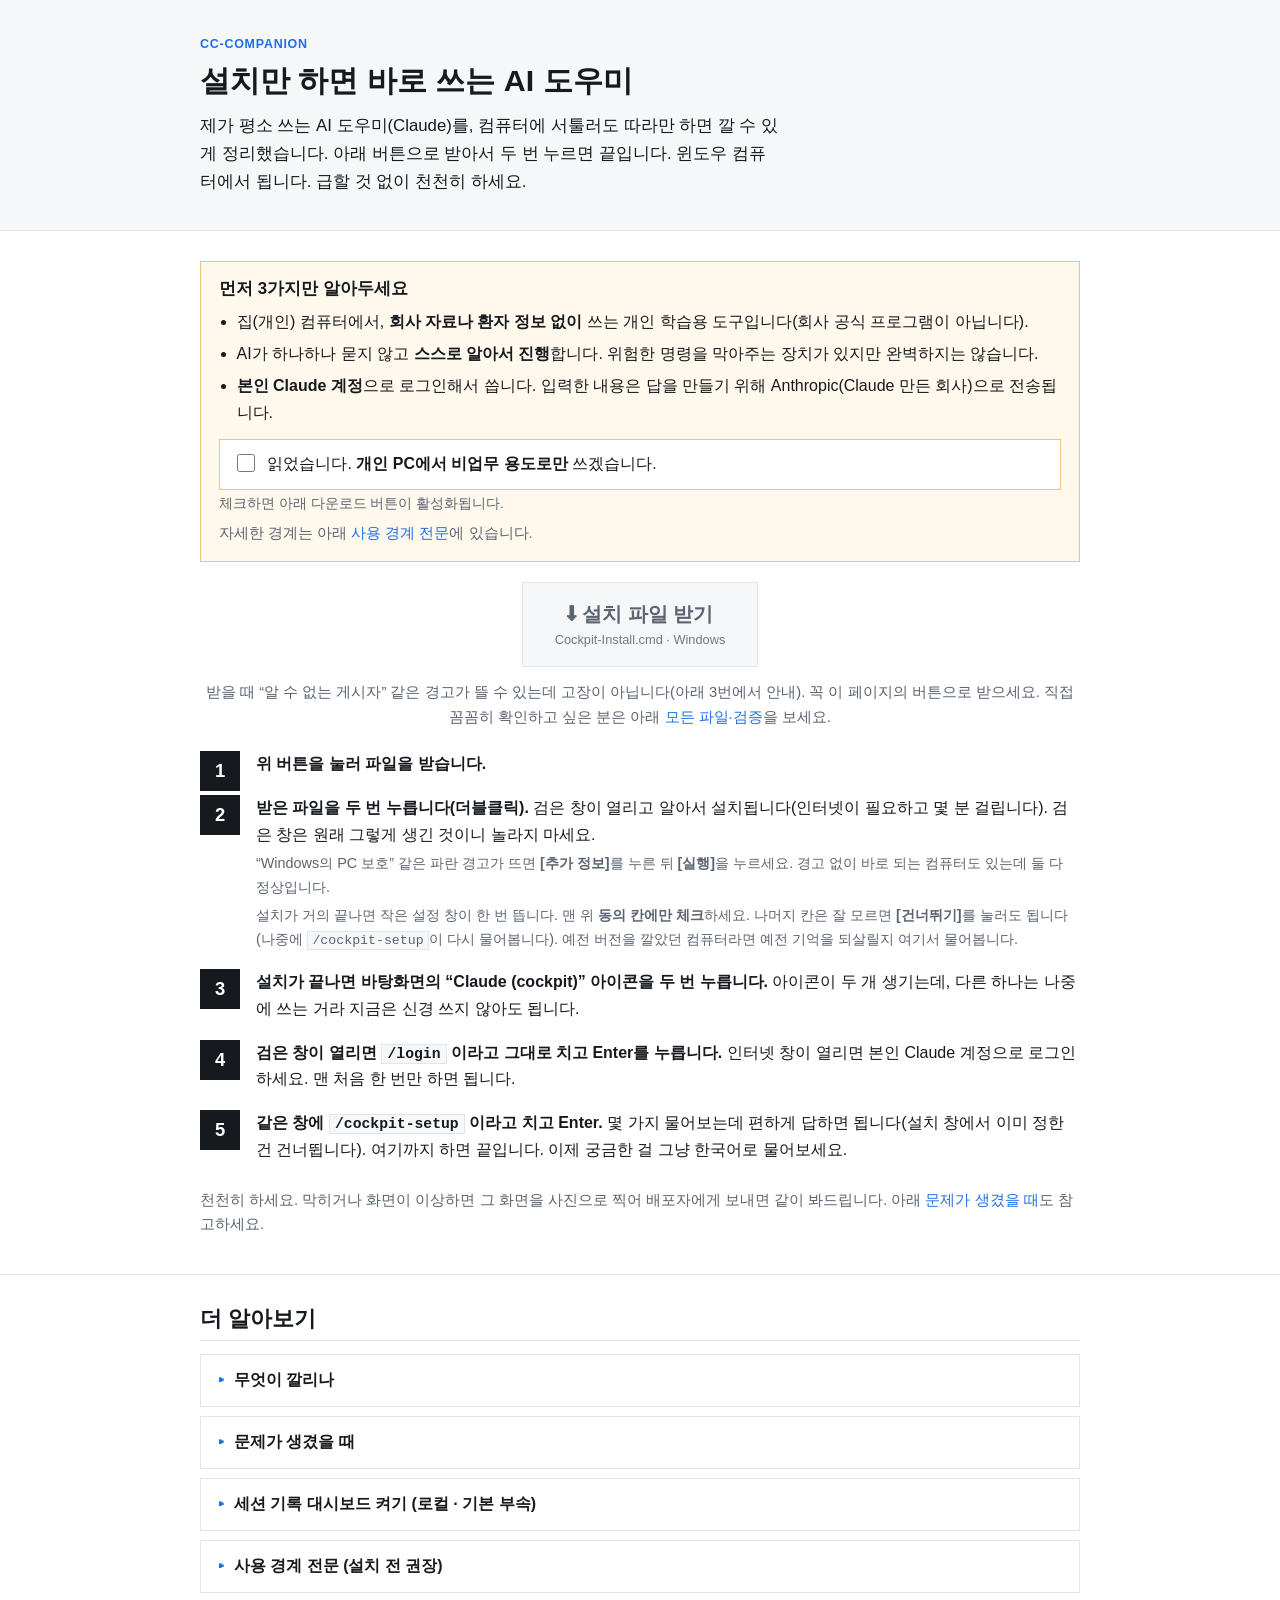
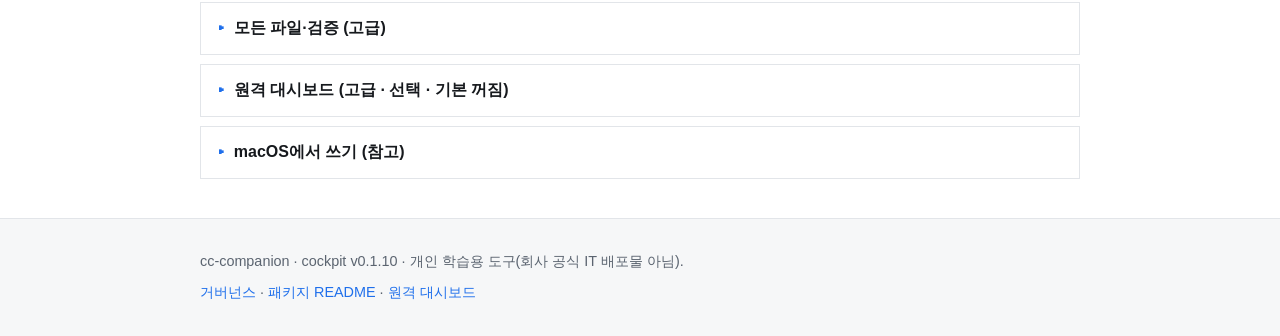
==== commit 79d1c37f: "web: 안내 페이지 저리터러시 눈높이 재작성 (문구만·v0.1.10 불변·gh-pages 라이브 반영)" ====
--- a/index.html
+++ b/index.html
@@ -4,8 +4,8 @@
 <meta charset="utf-8">
 <meta name="viewport" content="width=device-width, initial-scale=1">
 <meta name="robots" content="noindex, nofollow">
-<title>cockpit 설치 안내 — 단일 사령탑 Claude Code 환경</title>
-<meta name="description" content="버튼 하나로 받아 더블클릭하면 Claude Code 운영 환경이 그대로 설치됩니다.">
+<title>설치만 하면 바로 쓰는 AI 도우미 · cockpit</title>
+<meta name="description" content="버튼 하나로 받아 두 번 누르면 제가 쓰는 AI 도우미가 그대로 설치됩니다.">
 <link rel="stylesheet" href="./assets/style.css">
 </head>
 <body>
@@ -15,9 +15,9 @@
 <header class="site-header">
   <div class="wrap">
     <p class="kicker">cc-companion</p>
-    <h1>cockpit — Claude&nbsp;Code, 세팅 없이 바로 쓰기</h1>
-    <p class="lede">한 사람이 오래 다듬은 Claude Code 운영 환경을 그대로 담은 설치판입니다.
-      아래 버튼으로 받아서 더블클릭하면 끝납니다. Windows 기준입니다.</p>
+    <h1>설치만 하면 바로 쓰는 AI 도우미</h1>
+    <p class="lede">제가 평소 쓰는 AI 도우미(Claude)를, 컴퓨터에 서툴러도 따라만 하면 깔 수 있게 정리했습니다.
+      아래 버튼으로 받아서 두 번 누르면 끝입니다. 윈도우 컴퓨터에서 됩니다. 급할 것 없이 천천히 하세요.</p>
   </div>
 </header>
 
@@ -29,9 +29,9 @@
     <div id="governance" class="quickbox">
       <h3>먼저 3가지만 알아두세요</h3>
       <ul class="boundary">
-        <li><strong>개인 PC에서, 업무 자료·환자정보 없이</strong> 쓰는 개인 학습용 도구입니다(회사 공식 배포물 아님).</li>
-        <li>Claude가 일일이 묻지 않고 스스로 진행하는 <strong>강력한 설정</strong>입니다. 위험 명령 차단 장치가 있지만 완전하지는 않습니다.</li>
-        <li><strong>본인 Claude 구독</strong>으로 로그인해서 씁니다. 입력 내용은 Anthropic에 전송됩니다.</li>
+        <li>집(개인) 컴퓨터에서, <strong>회사 자료나 환자 정보 없이</strong> 쓰는 개인 학습용 도구입니다(회사 공식 프로그램이 아닙니다).</li>
+        <li>AI가 하나하나 묻지 않고 <strong>스스로 알아서 진행</strong>합니다. 위험한 명령을 막아주는 장치가 있지만 완벽하지는 않습니다.</li>
+        <li><strong>본인 Claude 계정</strong>으로 로그인해서 씁니다. 입력한 내용은 답을 만들기 위해 Anthropic(Claude 만든 회사)으로 전송됩니다.</li>
       </ul>
       <label class="consent">
         <input type="checkbox" id="consent-check">
@@ -48,22 +48,20 @@
         ⬇ 설치 파일 받기 <span class="cta-sub">Cockpit-Install.cmd · Windows</span>
       </a>
     </p>
-    <p class="muted" style="text-align:center; margin-top:-.4em">이 파일은 코드서명이 없어 “알 수 없는 게시자” 경고가 뜰 수 있습니다.
-      반드시 이 페이지의 버튼으로 받으세요. 꼼꼼히 검증하려면 아래 <a href="#downloads">모든 파일·검증</a>.</p>
+    <p class="muted" style="text-align:center; margin-top:-.4em">받을 때 “알 수 없는 게시자” 같은 경고가 뜰 수 있는데 고장이 아닙니다(아래 3번에서 안내). 꼭 이 페이지의 버튼으로 받으세요.
+      직접 꼼꼼히 확인하고 싶은 분은 아래 <a href="#downloads">모든 파일·검증</a>을 보세요.</p>
 
     <!-- 따라 하기 5단계 -->
     <ol class="steps-big">
       <li><strong>위 버튼을 눌러 파일을 받습니다.</strong></li>
-      <li><strong>받은 파일을 더블클릭합니다.</strong> 검은 창이 열리고 알아서 설치합니다(인터넷 필요 · 수 분 소요).
-        <span class="substep">파란 경고 창(“Windows의 PC 보호”)이 뜨면 <strong>[추가 정보] → [실행]</strong>을 누르세요.
-        경고 없이 바로 진행되는 PC도 있는데 둘 다 정상입니다.</span>
-        <span class="substep">설치가 거의 끝나면 <strong>작은 설정 창</strong>이 한 번 뜹니다 — <strong>개인 PC·비업무 전용 동의</strong>(필수 체크)와, 원하면 <strong>기억 자동정리용 API 키</strong>를 여기서 정합니다. <strong>세션 기록 대시보드</strong>는 이 창과 무관하게 <strong>기본 부속으로 자동 설치</strong>됩니다(설치≠기동 — 켜기는 아이콘). <strong>잘 모르면 [건너뛰기]</strong>를 눌러도 됩니다 — 아래 <code>/cockpit-setup</code> 마법사가 나중에 그대로 물어봅니다.</span></li>
-      <li><strong>설치가 끝나면 바탕화면의 “Claude (cockpit)” 아이콘을 더블클릭합니다.</strong></li>
-      <li><strong>검은 창에 <code>/login</code> 을 입력하고 Enter.</strong> 브라우저가 열리면 본인 Claude 계정으로 승인합니다.</li>
-      <li><strong>같은 창에 <code>/cockpit-setup</code> 을 입력합니다.</strong> <strong>설치 창에서 이미 정한 항목(동의·API 키)은 건너뛰고</strong>, 남은 세부 설정을 마법사가 안내합니다(설치 창에서 [건너뛰기]했다면 여기서 전부 물어봅니다). 대시보드는 자동 설치되며, 설치에 실패했을 때만 여기서 재시도를 안내합니다.
-        <span class="substep">휴대폰·claude.ai에서 이어 쓰는 원격 조종을 켜려면, 안내에 따라 창을 한 번 껐다 다시 켜면 됩니다. 끝입니다.</span></li>
+      <li><strong>받은 파일을 두 번 누릅니다(더블클릭).</strong> 검은 창이 열리고 알아서 설치됩니다(인터넷이 필요하고 몇 분 걸립니다). 검은 창은 원래 그렇게 생긴 것이니 놀라지 마세요.
+        <span class="substep">“Windows의 PC 보호” 같은 파란 경고가 뜨면 <strong>[추가 정보]</strong>를 누른 뒤 <strong>[실행]</strong>을 누르세요. 경고 없이 바로 되는 컴퓨터도 있는데 둘 다 정상입니다.</span>
+        <span class="substep">설치가 거의 끝나면 작은 설정 창이 한 번 뜹니다. 맨 위 <strong>동의 칸에만 체크</strong>하세요. 나머지 칸은 잘 모르면 <strong>[건너뛰기]</strong>를 눌러도 됩니다(나중에 <code>/cockpit-setup</code>이 다시 물어봅니다). 예전 버전을 깔았던 컴퓨터라면 예전 기억을 되살릴지 여기서 물어봅니다.</span></li>
+      <li><strong>설치가 끝나면 바탕화면의 “Claude (cockpit)” 아이콘을 두 번 누릅니다.</strong> 아이콘이 두 개 생기는데, 다른 하나는 나중에 쓰는 거라 지금은 신경 쓰지 않아도 됩니다.</li>
+      <li><strong>검은 창이 열리면 <code>/login</code> 이라고 그대로 치고 Enter를 누릅니다.</strong> 인터넷 창이 열리면 본인 Claude 계정으로 로그인하세요. 맨 처음 한 번만 하면 됩니다.</li>
+      <li><strong>같은 창에 <code>/cockpit-setup</code> 이라고 치고 Enter.</strong> 몇 가지 물어보는데 편하게 답하면 됩니다(설치 창에서 이미 정한 건 건너뜁니다). 여기까지 하면 끝입니다. 이제 궁금한 걸 그냥 한국어로 물어보세요.</li>
     </ol>
-    <p class="muted">팁: 추론 강도는 <code>/effort</code> 에서 <strong>xhigh</strong>를 고르세요(계정 한도에 따라 high로 남을 수 있고 그것도 정상).</p>
+    <p class="muted">천천히 하세요. 막히거나 화면이 이상하면 그 화면을 사진으로 찍어 배포자에게 보내면 같이 봐드립니다. 아래 <a href="#troubleshoot">문제가 생겼을 때</a>도 참고하세요.</p>
   </div>
 </section>
 
@@ -86,10 +84,10 @@
     <details class="fold" id="troubleshoot">
       <summary>문제가 생겼을 때</summary>
       <ul class="boundary">
-        <li><strong>창에 “WSL 준비가 필요합니다” 안내가 나오면</strong> — 시작 메뉴에서 PowerShell을 찾아 <strong>우클릭 → 관리자 권한으로 실행</strong>한 뒤, <strong>창에 표시된 명령만 그대로 입력</strong>하고(다른 명령을 검색해 입력하지 마세요), 끝나면 다시 설치 파일을 더블클릭하세요. 설치기는 스스로 관리자 권한을 올리지 않습니다.</li>
-        <li><strong>빨간 글씨로 “배포판 'cc-cockpit' 이 이미 등록되어 있습니다”</strong> — 이미 설치된 PC입니다(안전장치가 막은 것·기존 설치 무사). 정말 처음부터 다시 깔려면 아래 <a href="#downloads">복구·재설치 <code>Cockpit-Repair.cmd</code></a>를 쓰세요 — <strong>배포판 안의 기억·설정이 지워집니다</strong>(이중 확인 후 진행).</li>
-        <li><strong>설치 중 실패</strong> — 창이 바로 닫히지 않고 이유를 보여줍니다. 대부분 인터넷 연결 문제이니 다시 실행해 보고, 안 되면 <strong>창에 보이는 화면을 사진으로 찍어</strong> 배포자에게 보내주세요.</li>
-        <li><strong>완전 제거</strong> — <a href="#downloads"><code>Cockpit-Uninstall.cmd</code></a> 더블클릭(cc-cockpit 배포판만 삭제 · 다른 WSL 배포판은 건드리지 않음).</li>
+        <li><strong>창에 “WSL 준비가 필요합니다” 안내가 나오면</strong> 이 컴퓨터에 한 가지 준비가 더 필요한 경우입니다(조금 어려울 수 있어요). 시작 메뉴에서 “PowerShell”을 찾아 <strong>마우스 오른쪽 버튼 → 관리자 권한으로 실행</strong>하고, <strong>창에 나온 명령만 그대로 입력</strong>한 뒤(다른 명령을 인터넷에서 찾아 넣지 마세요) 끝나면 설치 파일을 다시 두 번 누르세요. 헷갈리면 이 단계는 배포자에게 도움을 청하셔도 됩니다.</li>
+        <li><strong>빨간 글씨로 “배포판 'cc-cockpit' 이 이미 등록되어 있습니다”가 나오면</strong> 이미 깔려 있는 컴퓨터라 안전장치가 막은 것입니다(기존 것은 그대로 무사합니다). 정말 처음부터 다시 깔고 싶을 때만 아래 <a href="#downloads">복구·재설치(<code>Cockpit-Repair.cmd</code>)</a>를 쓰세요. 이때 <strong>안에 쌓인 기억과 설정은 지워집니다</strong>(다시 한 번 확인을 거칩니다).</li>
+        <li><strong>설치 중 멈추거나 실패하면</strong> 창이 바로 닫히지 않고 이유를 보여줍니다. 대부분 인터넷 연결 문제이니 한 번 더 해보고, 그래도 안 되면 <strong>그 화면을 사진으로 찍어</strong> 배포자에게 보내주세요.</li>
+        <li><strong>완전히 지우고 싶으면</strong> 아래 <a href="#downloads"><code>Cockpit-Uninstall.cmd</code></a>를 두 번 누르세요(cc-cockpit만 지우고 다른 것은 건드리지 않습니다).</li>
       </ul>
       <h3>점검·긴급 정지</h3>
       <div class="cards">
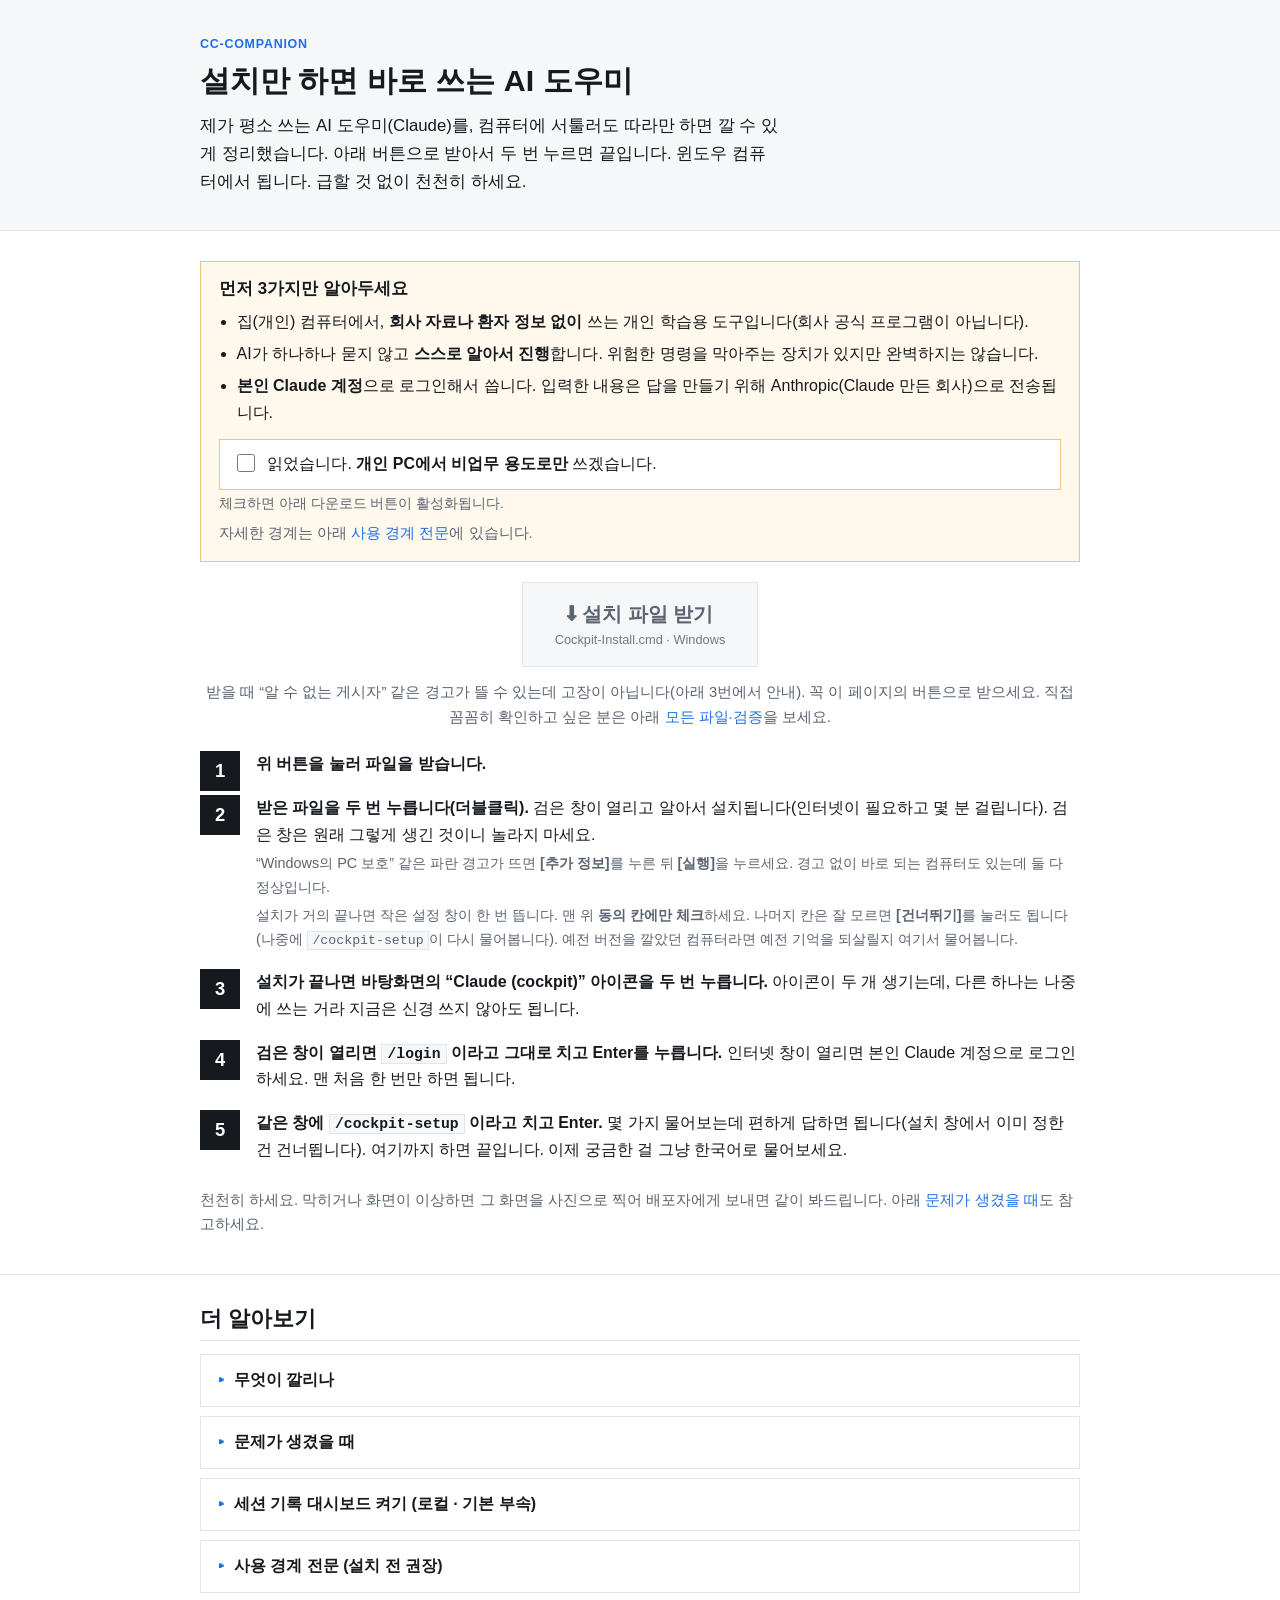
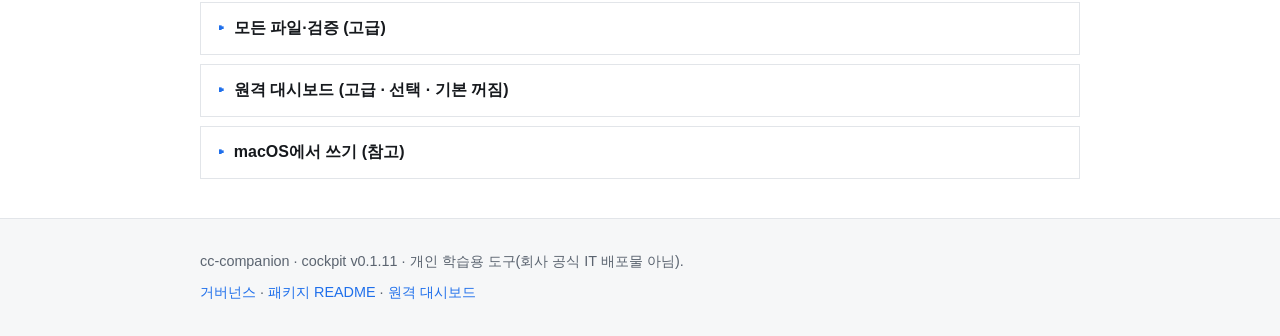
==== commit ebdf659d: "web: v0.1.11 재핀 반영(안내 페이지 자산 링크·체크섬·#ver v0.1.10→v0.1.11·gh-pages 라이브)" ====
--- a/index.html
+++ b/index.html
@@ -44,7 +44,7 @@
     <!-- 큰 다운로드 버튼 — fail-closed: 동의 전 href=#downloads(표 폴백), 동의 시 JS가 data-href 주입 -->
     <p class="cta-row">
       <a id="dl-cta" class="btn-download locked" href="#downloads" aria-disabled="true"
-         data-href="https://github.com/sidoyu/cockpit/releases/download/v0.1.10/Cockpit-Install.cmd" rel="nofollow">
+         data-href="https://github.com/sidoyu/cockpit/releases/download/v0.1.11/Cockpit-Install.cmd" rel="nofollow">
         ⬇ 설치 파일 받기 <span class="cta-sub">Cockpit-Install.cmd · Windows</span>
       </a>
     </p>
@@ -148,14 +148,14 @@
       <table class="dl">
         <thead><tr><th>산출물</th><th>대상</th><th>링크</th><th>SHA-256 / 서명</th></tr></thead>
         <tbody>
-          <tr><td><strong>원클릭 설치</strong></td><td>Windows</td><td><a href="https://github.com/sidoyu/cockpit/releases/download/v0.1.10/Cockpit-Install.cmd" rel="nofollow"><code>Cockpit-Install.cmd</code></a></td><td><code class="cksum" data-artifact="Cockpit-Install.cmd">SHA-256: 6ea263f2ecd052cfa63c3d78890713d209e54c6acd13062f00de0c43e049cc19<br>(더블클릭 = ps1 자동 다운로드·해시 대조·실행)</code></td></tr>
-          <tr><td>세션 기록 대시보드</td><td>Windows</td><td><a href="https://github.com/sidoyu/cockpit/releases/download/v0.1.10/Cockpit-Dashboard.cmd" rel="nofollow"><code>Cockpit-Dashboard.cmd</code></a></td><td><code class="cksum" data-artifact="Cockpit-Dashboard.cmd">SHA-256: 052176622c5ff9b6dac766da9658530afdc9134b7f5a7ff321cfab3be99b9b39<br>(더블클릭 = 로컬 창 열람·창 닫으면 종료)</code></td></tr>
-          <tr><td>복구·재설치(문제 발생 시)</td><td>Windows</td><td><a href="https://github.com/sidoyu/cockpit/releases/download/v0.1.10/Cockpit-Repair.cmd" rel="nofollow"><code>Cockpit-Repair.cmd</code></a></td><td><code class="cksum" data-artifact="Cockpit-Repair.cmd">SHA-256: 1d05bcedd3ed3fd52f9dc35867e1795f7c421e455af16bebb9c7f7010d731fb0<br>(더블클릭 = 재설치 · 배포판 내부 기억·설정·로그 소실 · 재입력 확인)</code></td></tr>
-          <tr><td>완전 제거</td><td>Windows</td><td><a href="https://github.com/sidoyu/cockpit/releases/download/v0.1.10/Cockpit-Uninstall.cmd" rel="nofollow"><code>Cockpit-Uninstall.cmd</code></a></td><td><code class="cksum" data-artifact="Cockpit-Uninstall.cmd">SHA-256: 95aaa40f06e1ce50805c37060627de3b9d8c5e7d51f479b9c55227453ac2be06<br>(더블클릭 = cc-cockpit 배포판만 삭제 · 타 배포판 미접촉)</code></td></tr>
-          <tr><td>WSL2 배포판 이미지</td><td>Windows</td><td><a href="https://github.com/sidoyu/cockpit/releases/download/v0.1.10/cockpit-wsl.tar.gz" rel="nofollow">cockpit-wsl.tar.gz</a></td><td><code class="cksum">SHA-256: f8a66085a8d2f4d14235be63d3556f06065142afa94f62aeb9d511408d1889a2<br>(부트스트랩이 import 전 자동 대조)</code></td></tr>
-          <tr><td>PowerShell 부트스트랩</td><td>Windows</td><td><a href="https://github.com/sidoyu/cockpit/releases/download/v0.1.10/Install-Cockpit.ps1" rel="nofollow">Install-Cockpit.ps1</a></td><td><code class="cksum">SHA-256: 486832c4ac64d8366553d9e3e4635e517eb5fe029b7871cae7a3e82c8e18db4f<br>(서명 없음 — Get-FileHash 로 대조)</code></td></tr>
-          <tr><td>부트스트랩(스테이지드 폴백)</td><td>Windows</td><td><a href="https://github.com/sidoyu/cockpit/releases/download/v0.1.10/Install-Cockpit-Staged.ps1" rel="nofollow">Install-Cockpit-Staged.ps1</a></td><td><code class="cksum">SHA-256: 0cb247b51a49d40b20fa24db29bddfc5d81476c4e704ff97e6b3e0d22acc8cf9<br>(서명 없음)</code></td></tr>
-          <tr><td>이미지 출처(provenance)</td><td>Windows</td><td><a href="https://github.com/sidoyu/cockpit/releases/download/v0.1.10/provenance.json" rel="nofollow">provenance.json</a></td><td><code class="cksum">— 베이스 digest·SBOM·빌드로그</code></td></tr>
+          <tr><td><strong>원클릭 설치</strong></td><td>Windows</td><td><a href="https://github.com/sidoyu/cockpit/releases/download/v0.1.11/Cockpit-Install.cmd" rel="nofollow"><code>Cockpit-Install.cmd</code></a></td><td><code class="cksum" data-artifact="Cockpit-Install.cmd">SHA-256: 22b56929a01c18675e47cc85c7226250b883a4a804380a8b7c68841d83d861ec<br>(더블클릭 = ps1 자동 다운로드·해시 대조·실행)</code></td></tr>
+          <tr><td>세션 기록 대시보드</td><td>Windows</td><td><a href="https://github.com/sidoyu/cockpit/releases/download/v0.1.11/Cockpit-Dashboard.cmd" rel="nofollow"><code>Cockpit-Dashboard.cmd</code></a></td><td><code class="cksum" data-artifact="Cockpit-Dashboard.cmd">SHA-256: 052176622c5ff9b6dac766da9658530afdc9134b7f5a7ff321cfab3be99b9b39<br>(더블클릭 = 로컬 창 열람·창 닫으면 종료)</code></td></tr>
+          <tr><td>복구·재설치(문제 발생 시)</td><td>Windows</td><td><a href="https://github.com/sidoyu/cockpit/releases/download/v0.1.11/Cockpit-Repair.cmd" rel="nofollow"><code>Cockpit-Repair.cmd</code></a></td><td><code class="cksum" data-artifact="Cockpit-Repair.cmd">SHA-256: b5877156843a5e383e2bda715c66057c28908dd1ac4320a253a2354b4e7989d5<br>(더블클릭 = 재설치 · 배포판 내부 기억·설정·로그 소실 · 재입력 확인)</code></td></tr>
+          <tr><td>완전 제거</td><td>Windows</td><td><a href="https://github.com/sidoyu/cockpit/releases/download/v0.1.11/Cockpit-Uninstall.cmd" rel="nofollow"><code>Cockpit-Uninstall.cmd</code></a></td><td><code class="cksum" data-artifact="Cockpit-Uninstall.cmd">SHA-256: a6e0532d55712338b344d5d5f98f9574ac7b62c3ca25a3a410ce92965ff9b86a<br>(더블클릭 = cc-cockpit 배포판만 삭제 · 타 배포판 미접촉)</code></td></tr>
+          <tr><td>WSL2 배포판 이미지</td><td>Windows</td><td><a href="https://github.com/sidoyu/cockpit/releases/download/v0.1.11/cockpit-wsl.tar.gz" rel="nofollow">cockpit-wsl.tar.gz</a></td><td><code class="cksum">SHA-256: 59c1a6437538f1da5ad3ba03d38f49dfab50e91a583f3fa6f0d2af09dad1be66<br>(부트스트랩이 import 전 자동 대조)</code></td></tr>
+          <tr><td>PowerShell 부트스트랩</td><td>Windows</td><td><a href="https://github.com/sidoyu/cockpit/releases/download/v0.1.11/Install-Cockpit.ps1" rel="nofollow">Install-Cockpit.ps1</a></td><td><code class="cksum">SHA-256: e049649b033a2fb427121211bfe7826c59785888e80ee627959b0b81869a8fc7<br>(서명 없음 — Get-FileHash 로 대조)</code></td></tr>
+          <tr><td>부트스트랩(스테이지드 폴백)</td><td>Windows</td><td><a href="https://github.com/sidoyu/cockpit/releases/download/v0.1.11/Install-Cockpit-Staged.ps1" rel="nofollow">Install-Cockpit-Staged.ps1</a></td><td><code class="cksum">SHA-256: d78a40b74a8b44d6a9f2609d1b777dbb6aebc93bb5faba28ada75c3e53f12363<br>(서명 없음)</code></td></tr>
+          <tr><td>이미지 출처(provenance)</td><td>Windows</td><td><a href="https://github.com/sidoyu/cockpit/releases/download/v0.1.11/provenance.json" rel="nofollow">provenance.json</a></td><td><code class="cksum">— 베이스 digest·SBOM·빌드로그</code></td></tr>
           <tr><td>플러그인(행동층)</td><td>공통</td><td><a href="https://github.com/sidoyu/cockpit" rel="nofollow">cockpit@cc-companion</a></td><td><code class="cksum">— (마켓플레이스)</code></td></tr>
         </tbody>
       </table>
@@ -225,7 +225,7 @@
 
 <footer class="site-footer">
   <div class="wrap">
-    <p>cc-companion · cockpit <span id="ver">v0.1.10</span> · 개인 학습용 도구(회사 공식 IT 배포물 아님).</p>
+    <p>cc-companion · cockpit <span id="ver">v0.1.11</span> · 개인 학습용 도구(회사 공식 IT 배포물 아님).</p>
     <p class="links">
       <a href="https://github.com/sidoyu/cockpit/blob/main/GOVERNANCE.md">거버넌스</a> ·
       <a href="https://github.com/sidoyu/cockpit/blob/main/README.md">패키지 README</a> ·
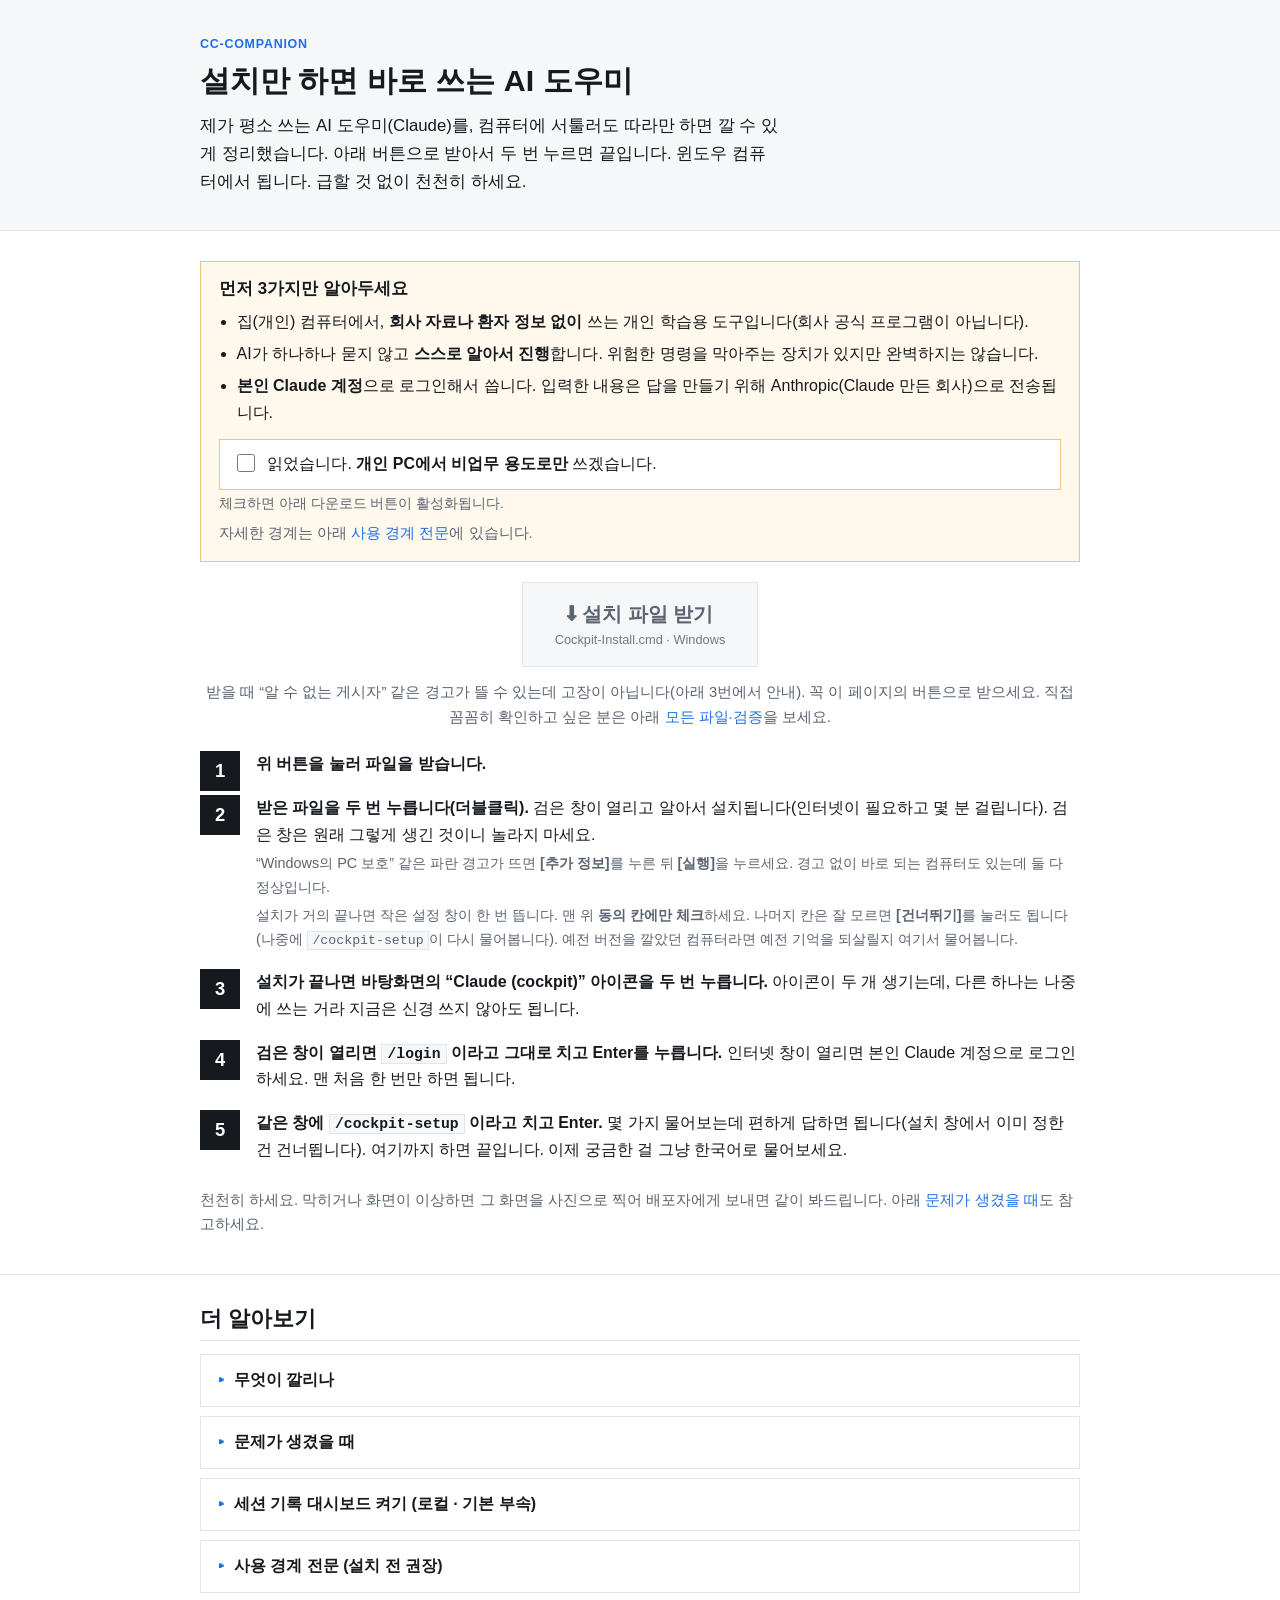
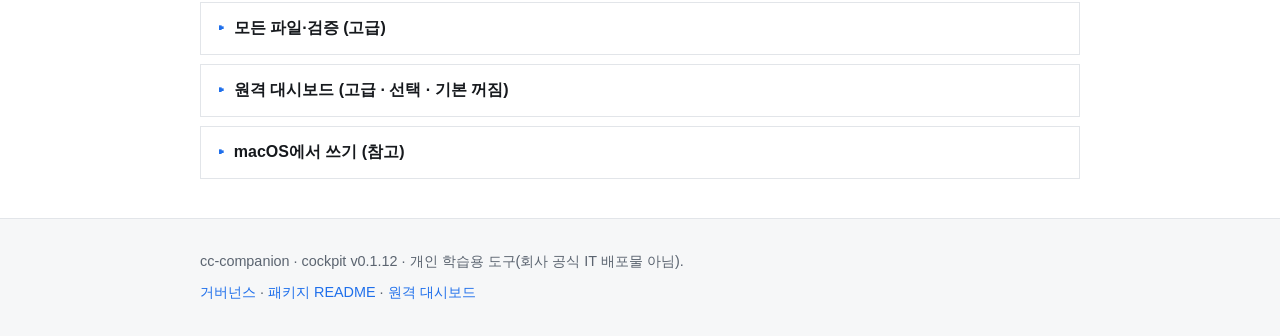
==== commit 427a5c98: "web: v0.1.12 스냅샷 (자산 링크·SHA-256·푸터 버전)" ====
--- a/index.html
+++ b/index.html
@@ -44,7 +44,7 @@
     <!-- 큰 다운로드 버튼 — fail-closed: 동의 전 href=#downloads(표 폴백), 동의 시 JS가 data-href 주입 -->
     <p class="cta-row">
       <a id="dl-cta" class="btn-download locked" href="#downloads" aria-disabled="true"
-         data-href="https://github.com/sidoyu/cockpit/releases/download/v0.1.11/Cockpit-Install.cmd" rel="nofollow">
+         data-href="https://github.com/sidoyu/cockpit/releases/download/v0.1.12/Cockpit-Install.cmd" rel="nofollow">
         ⬇ 설치 파일 받기 <span class="cta-sub">Cockpit-Install.cmd · Windows</span>
       </a>
     </p>
@@ -148,14 +148,14 @@
       <table class="dl">
         <thead><tr><th>산출물</th><th>대상</th><th>링크</th><th>SHA-256 / 서명</th></tr></thead>
         <tbody>
-          <tr><td><strong>원클릭 설치</strong></td><td>Windows</td><td><a href="https://github.com/sidoyu/cockpit/releases/download/v0.1.11/Cockpit-Install.cmd" rel="nofollow"><code>Cockpit-Install.cmd</code></a></td><td><code class="cksum" data-artifact="Cockpit-Install.cmd">SHA-256: 22b56929a01c18675e47cc85c7226250b883a4a804380a8b7c68841d83d861ec<br>(더블클릭 = ps1 자동 다운로드·해시 대조·실행)</code></td></tr>
-          <tr><td>세션 기록 대시보드</td><td>Windows</td><td><a href="https://github.com/sidoyu/cockpit/releases/download/v0.1.11/Cockpit-Dashboard.cmd" rel="nofollow"><code>Cockpit-Dashboard.cmd</code></a></td><td><code class="cksum" data-artifact="Cockpit-Dashboard.cmd">SHA-256: 052176622c5ff9b6dac766da9658530afdc9134b7f5a7ff321cfab3be99b9b39<br>(더블클릭 = 로컬 창 열람·창 닫으면 종료)</code></td></tr>
-          <tr><td>복구·재설치(문제 발생 시)</td><td>Windows</td><td><a href="https://github.com/sidoyu/cockpit/releases/download/v0.1.11/Cockpit-Repair.cmd" rel="nofollow"><code>Cockpit-Repair.cmd</code></a></td><td><code class="cksum" data-artifact="Cockpit-Repair.cmd">SHA-256: b5877156843a5e383e2bda715c66057c28908dd1ac4320a253a2354b4e7989d5<br>(더블클릭 = 재설치 · 배포판 내부 기억·설정·로그 소실 · 재입력 확인)</code></td></tr>
-          <tr><td>완전 제거</td><td>Windows</td><td><a href="https://github.com/sidoyu/cockpit/releases/download/v0.1.11/Cockpit-Uninstall.cmd" rel="nofollow"><code>Cockpit-Uninstall.cmd</code></a></td><td><code class="cksum" data-artifact="Cockpit-Uninstall.cmd">SHA-256: a6e0532d55712338b344d5d5f98f9574ac7b62c3ca25a3a410ce92965ff9b86a<br>(더블클릭 = cc-cockpit 배포판만 삭제 · 타 배포판 미접촉)</code></td></tr>
-          <tr><td>WSL2 배포판 이미지</td><td>Windows</td><td><a href="https://github.com/sidoyu/cockpit/releases/download/v0.1.11/cockpit-wsl.tar.gz" rel="nofollow">cockpit-wsl.tar.gz</a></td><td><code class="cksum">SHA-256: 59c1a6437538f1da5ad3ba03d38f49dfab50e91a583f3fa6f0d2af09dad1be66<br>(부트스트랩이 import 전 자동 대조)</code></td></tr>
-          <tr><td>PowerShell 부트스트랩</td><td>Windows</td><td><a href="https://github.com/sidoyu/cockpit/releases/download/v0.1.11/Install-Cockpit.ps1" rel="nofollow">Install-Cockpit.ps1</a></td><td><code class="cksum">SHA-256: e049649b033a2fb427121211bfe7826c59785888e80ee627959b0b81869a8fc7<br>(서명 없음 — Get-FileHash 로 대조)</code></td></tr>
-          <tr><td>부트스트랩(스테이지드 폴백)</td><td>Windows</td><td><a href="https://github.com/sidoyu/cockpit/releases/download/v0.1.11/Install-Cockpit-Staged.ps1" rel="nofollow">Install-Cockpit-Staged.ps1</a></td><td><code class="cksum">SHA-256: d78a40b74a8b44d6a9f2609d1b777dbb6aebc93bb5faba28ada75c3e53f12363<br>(서명 없음)</code></td></tr>
-          <tr><td>이미지 출처(provenance)</td><td>Windows</td><td><a href="https://github.com/sidoyu/cockpit/releases/download/v0.1.11/provenance.json" rel="nofollow">provenance.json</a></td><td><code class="cksum">— 베이스 digest·SBOM·빌드로그</code></td></tr>
+          <tr><td><strong>원클릭 설치</strong></td><td>Windows</td><td><a href="https://github.com/sidoyu/cockpit/releases/download/v0.1.12/Cockpit-Install.cmd" rel="nofollow"><code>Cockpit-Install.cmd</code></a></td><td><code class="cksum" data-artifact="Cockpit-Install.cmd">SHA-256: ce767bab88a37d1b78bae015a1b89c306757d0443dcfd4214dfdb02173bb3643<br>(더블클릭 = ps1 자동 다운로드·해시 대조·실행)</code></td></tr>
+          <tr><td>세션 기록 대시보드</td><td>Windows</td><td><a href="https://github.com/sidoyu/cockpit/releases/download/v0.1.12/Cockpit-Dashboard.cmd" rel="nofollow"><code>Cockpit-Dashboard.cmd</code></a></td><td><code class="cksum" data-artifact="Cockpit-Dashboard.cmd">SHA-256: 052176622c5ff9b6dac766da9658530afdc9134b7f5a7ff321cfab3be99b9b39<br>(더블클릭 = 로컬 창 열람·창 닫으면 종료)</code></td></tr>
+          <tr><td>복구·재설치(문제 발생 시)</td><td>Windows</td><td><a href="https://github.com/sidoyu/cockpit/releases/download/v0.1.12/Cockpit-Repair.cmd" rel="nofollow"><code>Cockpit-Repair.cmd</code></a></td><td><code class="cksum" data-artifact="Cockpit-Repair.cmd">SHA-256: a27f492d551542f6ab8ccf73110af335e2caa7ea34328d1f6fe33fed05d2c5af<br>(더블클릭 = 재설치 · 배포판 내부 기억·설정·로그 소실 · 재입력 확인)</code></td></tr>
+          <tr><td>완전 제거</td><td>Windows</td><td><a href="https://github.com/sidoyu/cockpit/releases/download/v0.1.12/Cockpit-Uninstall.cmd" rel="nofollow"><code>Cockpit-Uninstall.cmd</code></a></td><td><code class="cksum" data-artifact="Cockpit-Uninstall.cmd">SHA-256: a6e0532d55712338b344d5d5f98f9574ac7b62c3ca25a3a410ce92965ff9b86a<br>(더블클릭 = cc-cockpit 배포판만 삭제 · 타 배포판 미접촉)</code></td></tr>
+          <tr><td>WSL2 배포판 이미지</td><td>Windows</td><td><a href="https://github.com/sidoyu/cockpit/releases/download/v0.1.12/cockpit-wsl.tar.gz" rel="nofollow">cockpit-wsl.tar.gz</a></td><td><code class="cksum">SHA-256: 34114e39fcf502514725dab2b6f662850e47246d440a38bc26a2aeac43c77ad4<br>(부트스트랩이 import 전 자동 대조)</code></td></tr>
+          <tr><td>PowerShell 부트스트랩</td><td>Windows</td><td><a href="https://github.com/sidoyu/cockpit/releases/download/v0.1.12/Install-Cockpit.ps1" rel="nofollow">Install-Cockpit.ps1</a></td><td><code class="cksum">SHA-256: 0bc62588cfd5793da894ef6ec57b37c37e12a672fd00c2e34a017515223c8627<br>(서명 없음 — Get-FileHash 로 대조)</code></td></tr>
+          <tr><td>부트스트랩(스테이지드 폴백)</td><td>Windows</td><td><a href="https://github.com/sidoyu/cockpit/releases/download/v0.1.12/Install-Cockpit-Staged.ps1" rel="nofollow">Install-Cockpit-Staged.ps1</a></td><td><code class="cksum">SHA-256: d78a40b74a8b44d6a9f2609d1b777dbb6aebc93bb5faba28ada75c3e53f12363<br>(서명 없음)</code></td></tr>
+          <tr><td>이미지 출처(provenance)</td><td>Windows</td><td><a href="https://github.com/sidoyu/cockpit/releases/download/v0.1.12/provenance.json" rel="nofollow">provenance.json</a></td><td><code class="cksum">— 베이스 digest·SBOM·빌드로그</code></td></tr>
           <tr><td>플러그인(행동층)</td><td>공통</td><td><a href="https://github.com/sidoyu/cockpit" rel="nofollow">cockpit@cc-companion</a></td><td><code class="cksum">— (마켓플레이스)</code></td></tr>
         </tbody>
       </table>
@@ -225,7 +225,7 @@
 
 <footer class="site-footer">
   <div class="wrap">
-    <p>cc-companion · cockpit <span id="ver">v0.1.11</span> · 개인 학습용 도구(회사 공식 IT 배포물 아님).</p>
+    <p>cc-companion · cockpit <span id="ver">v0.1.12</span> · 개인 학습용 도구(회사 공식 IT 배포물 아님).</p>
     <p class="links">
       <a href="https://github.com/sidoyu/cockpit/blob/main/GOVERNANCE.md">거버넌스</a> ·
       <a href="https://github.com/sidoyu/cockpit/blob/main/README.md">패키지 README</a> ·
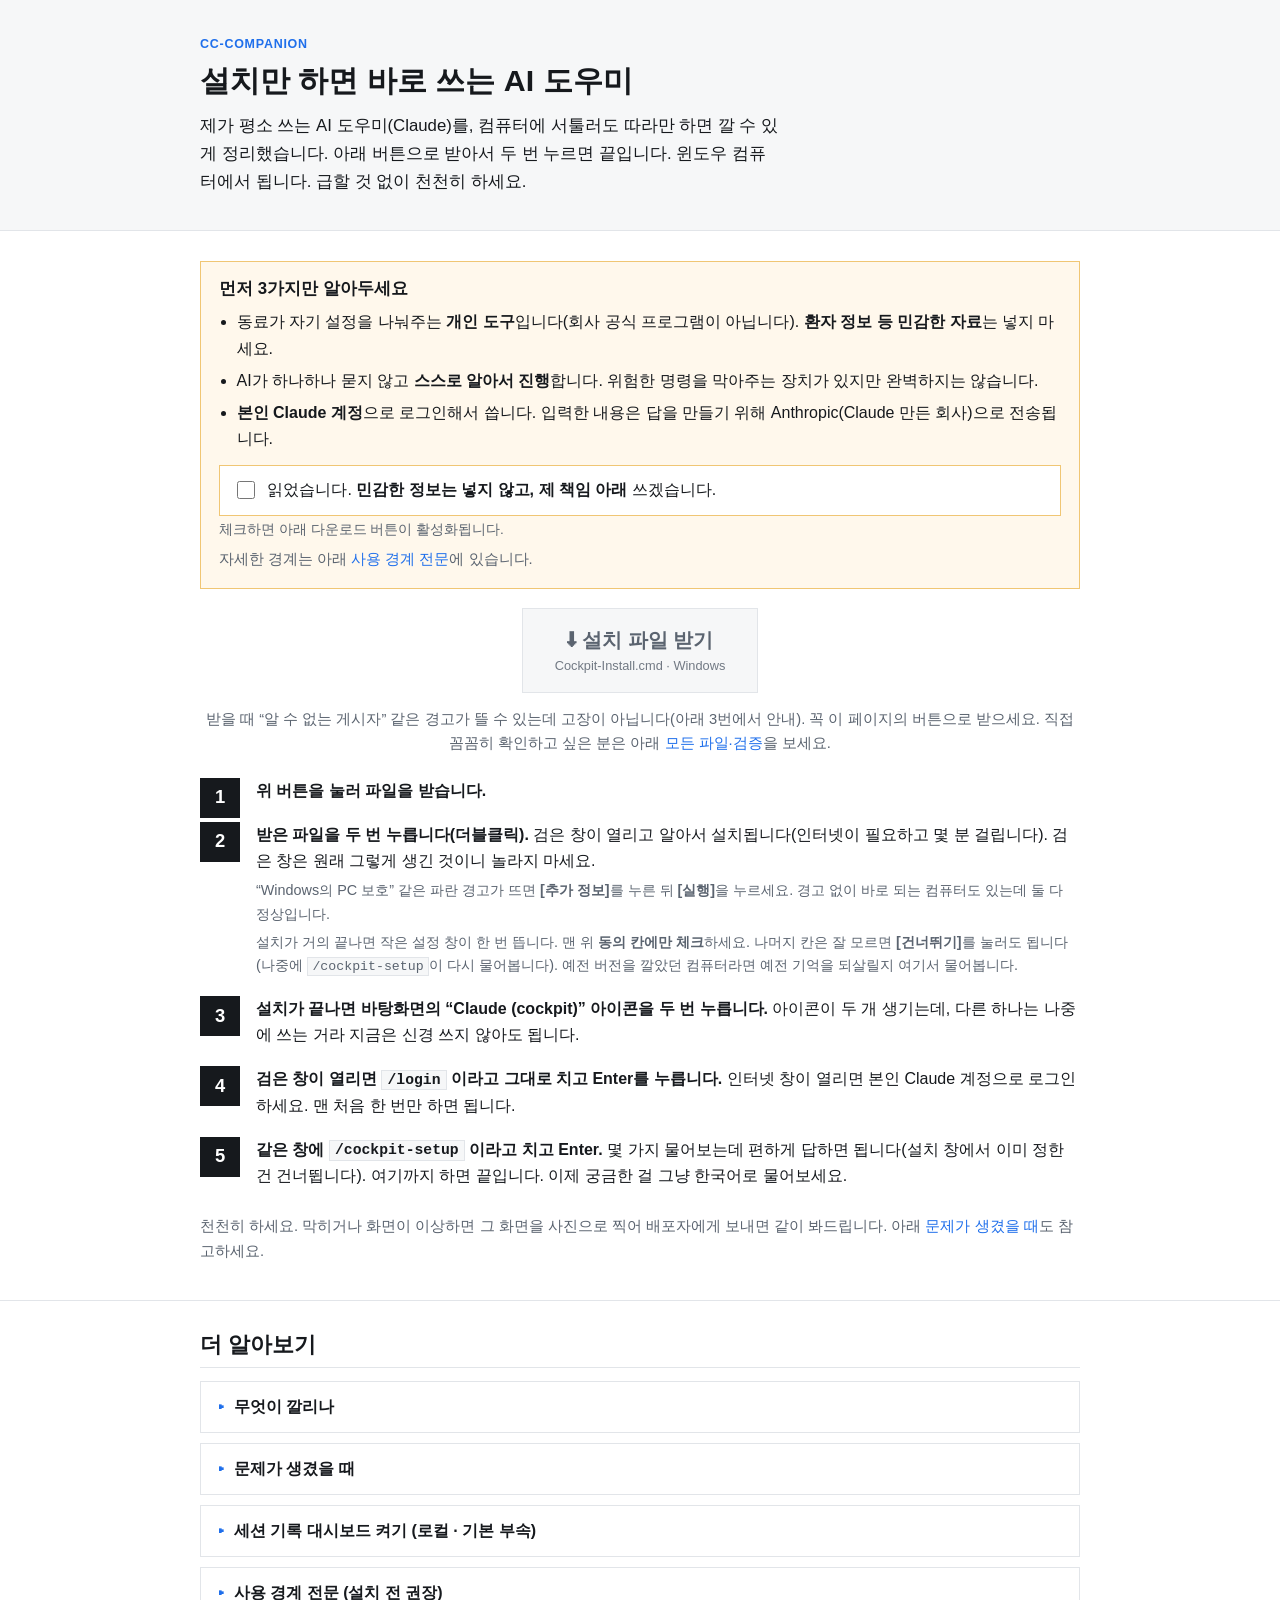
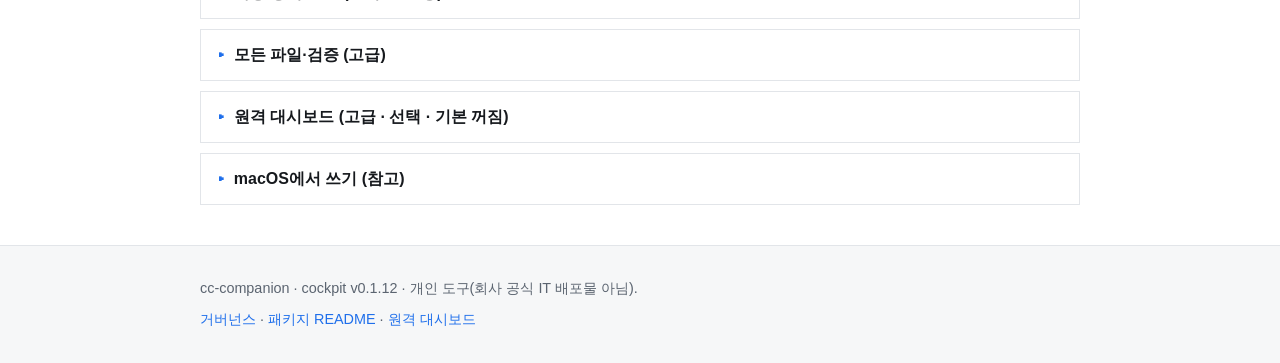
==== commit 6212e86c: "web: 사용 경계 문구 갱신 — 설치 위치·용도는 본인 판단·책임(민감 데이터 금지 유지)" ====
--- a/index.html
+++ b/index.html
@@ -29,13 +29,13 @@
     <div id="governance" class="quickbox">
       <h3>먼저 3가지만 알아두세요</h3>
       <ul class="boundary">
-        <li>집(개인) 컴퓨터에서, <strong>회사 자료나 환자 정보 없이</strong> 쓰는 개인 학습용 도구입니다(회사 공식 프로그램이 아닙니다).</li>
+        <li>동료가 자기 설정을 나눠주는 <strong>개인 도구</strong>입니다(회사 공식 프로그램이 아닙니다). <strong>환자 정보 등 민감한 자료</strong>는 넣지 마세요.</li>
         <li>AI가 하나하나 묻지 않고 <strong>스스로 알아서 진행</strong>합니다. 위험한 명령을 막아주는 장치가 있지만 완벽하지는 않습니다.</li>
         <li><strong>본인 Claude 계정</strong>으로 로그인해서 씁니다. 입력한 내용은 답을 만들기 위해 Anthropic(Claude 만든 회사)으로 전송됩니다.</li>
       </ul>
       <label class="consent">
         <input type="checkbox" id="consent-check">
-        <span>읽었습니다. <strong>개인 PC에서 비업무 용도로만</strong> 쓰겠습니다.</span>
+        <span>읽었습니다. <strong>민감한 정보는 넣지 않고, 제 책임 아래</strong> 쓰겠습니다.</span>
       </label>
       <p class="consent-hint" id="consent-hint">체크하면 아래 다운로드 버튼이 활성화됩니다.</p>
       <p class="muted" style="margin:.4em 0 0">자세한 경계는 아래 <a href="#full-governance">사용 경계 전문</a>에 있습니다.</p>
@@ -134,7 +134,7 @@
         <li><strong>권한 확인 생략(bypass) = 켜짐.</strong> Claude가 명령 실행 전 일일이 묻지 않고 진행합니다(대표적 파괴/비가역 명령은 금지목록으로 차단하지만 <strong>완전한 보호는 아닙니다</strong>).</li>
         <li><strong>외부 송출.</strong> 입력 내용이 모델 응답을 위해 Anthropic에 전송되고, 일부 기능(메모리 자동 추출·선택적 대시보드 요약)은 추가 외부 송신을 수반할 수 있습니다.</li>
         <li><strong>원격 대시보드 = 기본 꺼짐(opt-in).</strong> 켜면 개인 VPN 안의 다른 기기에서 호스트를 조종할 수 있습니다(가장 위험).</li>
-        <li><strong>개인 PC에서, 비업무·비민감 데이터로만.</strong> 환자정보·개인정보(PII)·기밀을 절대 입력하지 마세요.</li>
+        <li><strong>민감 데이터 금지.</strong> 환자정보·개인정보(PII)·기밀을 절대 입력하지 마세요. 어디서 어떤 용도로 쓸지는 본인이 판단하고 책임집니다.</li>
         <li><strong>안전장치는 보조일 뿐</strong>이며 최종 책임은 사용자에게 있습니다. 회사 보안정책과 충돌하면 회사 정책이 우선합니다.</li>
       </ul>
       <p class="band-actions">
@@ -225,7 +225,7 @@
 
 <footer class="site-footer">
   <div class="wrap">
-    <p>cc-companion · cockpit <span id="ver">v0.1.12</span> · 개인 학습용 도구(회사 공식 IT 배포물 아님).</p>
+    <p>cc-companion · cockpit <span id="ver">v0.1.12</span> · 개인 도구(회사 공식 IT 배포물 아님).</p>
     <p class="links">
       <a href="https://github.com/sidoyu/cockpit/blob/main/GOVERNANCE.md">거버넌스</a> ·
       <a href="https://github.com/sidoyu/cockpit/blob/main/README.md">패키지 README</a> ·
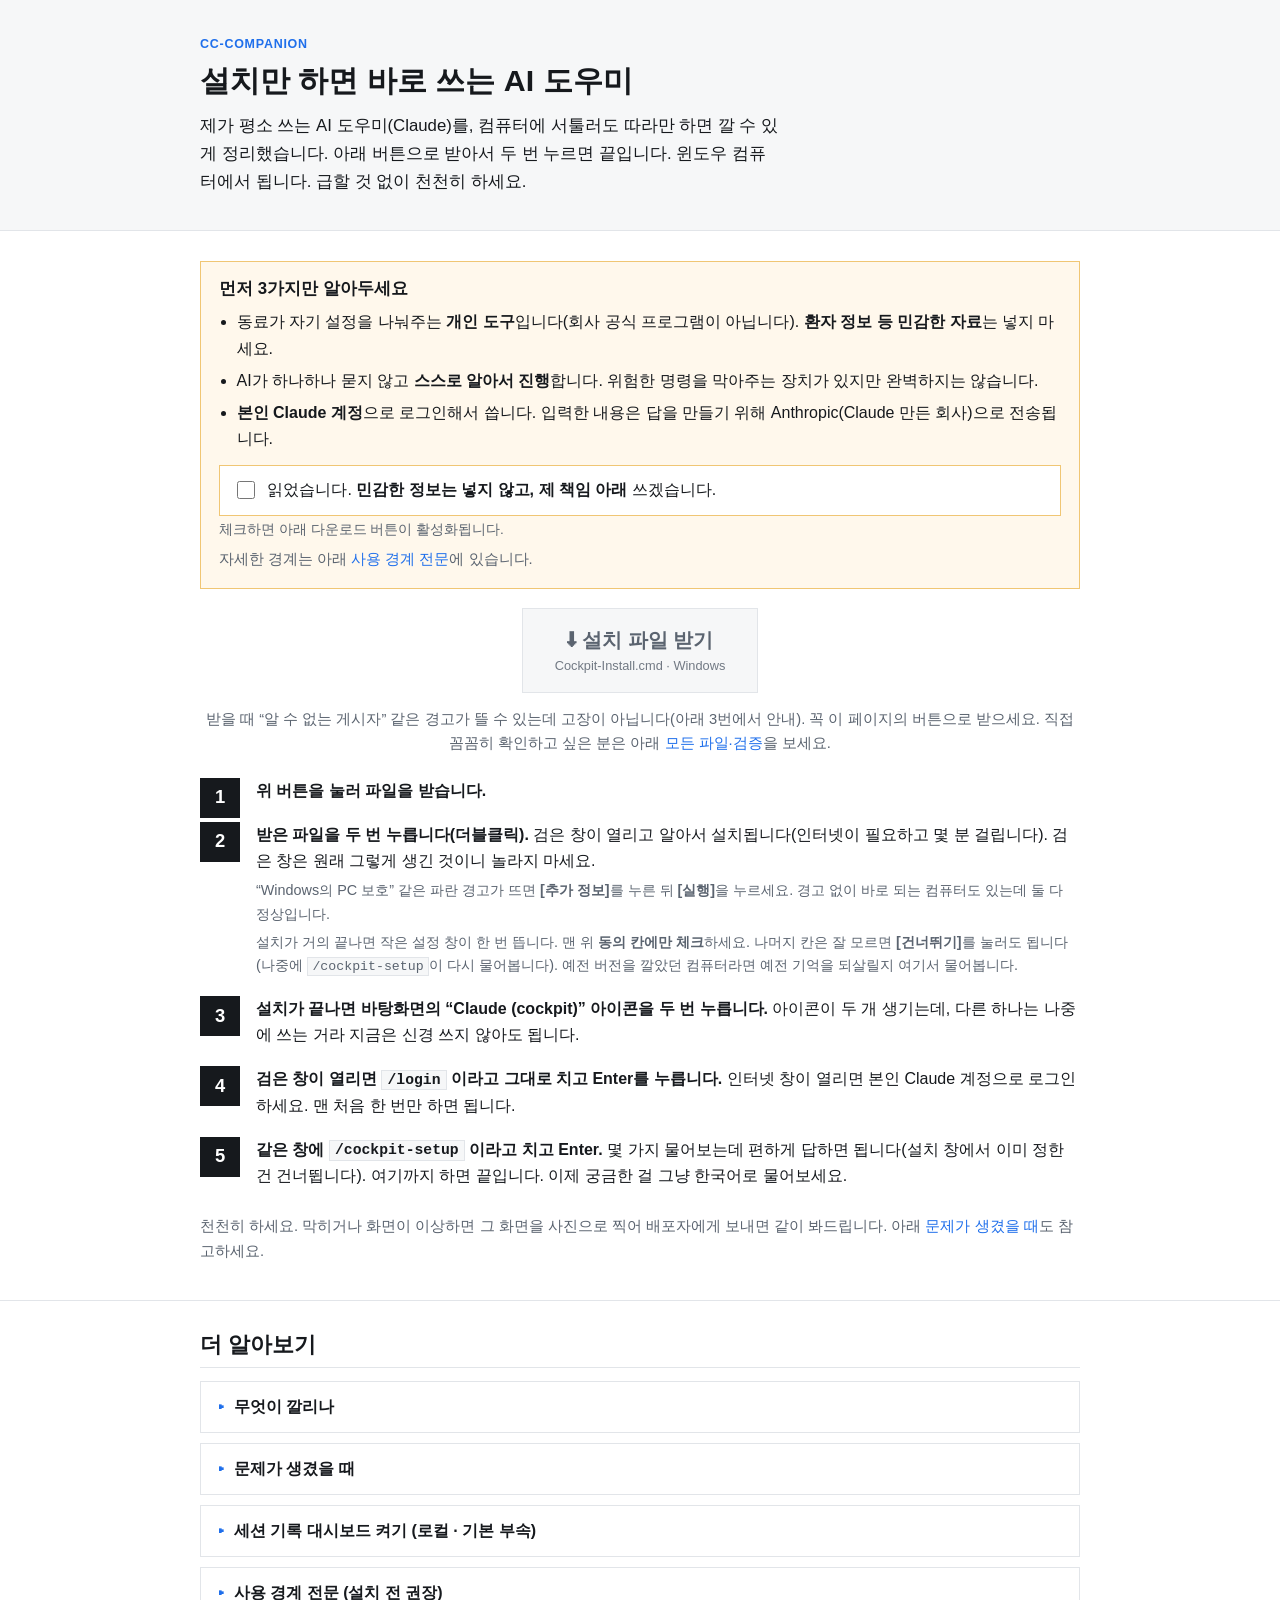
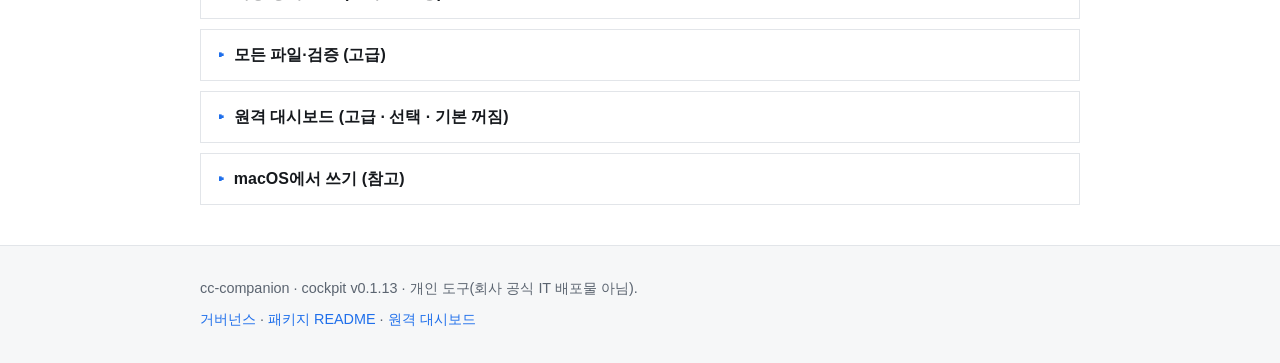
==== commit 2efddf3b: "web: v0.1.13 스냅샷(자산 링크·SHA-256·푸터 버전·경계 문구)" ====
--- a/index.html
+++ b/index.html
@@ -44,7 +44,7 @@
     <!-- 큰 다운로드 버튼 — fail-closed: 동의 전 href=#downloads(표 폴백), 동의 시 JS가 data-href 주입 -->
     <p class="cta-row">
       <a id="dl-cta" class="btn-download locked" href="#downloads" aria-disabled="true"
-         data-href="https://github.com/sidoyu/cockpit/releases/download/v0.1.12/Cockpit-Install.cmd" rel="nofollow">
+         data-href="https://github.com/sidoyu/cockpit/releases/download/v0.1.13/Cockpit-Install.cmd" rel="nofollow">
         ⬇ 설치 파일 받기 <span class="cta-sub">Cockpit-Install.cmd · Windows</span>
       </a>
     </p>
@@ -148,14 +148,14 @@
       <table class="dl">
         <thead><tr><th>산출물</th><th>대상</th><th>링크</th><th>SHA-256 / 서명</th></tr></thead>
         <tbody>
-          <tr><td><strong>원클릭 설치</strong></td><td>Windows</td><td><a href="https://github.com/sidoyu/cockpit/releases/download/v0.1.12/Cockpit-Install.cmd" rel="nofollow"><code>Cockpit-Install.cmd</code></a></td><td><code class="cksum" data-artifact="Cockpit-Install.cmd">SHA-256: ce767bab88a37d1b78bae015a1b89c306757d0443dcfd4214dfdb02173bb3643<br>(더블클릭 = ps1 자동 다운로드·해시 대조·실행)</code></td></tr>
-          <tr><td>세션 기록 대시보드</td><td>Windows</td><td><a href="https://github.com/sidoyu/cockpit/releases/download/v0.1.12/Cockpit-Dashboard.cmd" rel="nofollow"><code>Cockpit-Dashboard.cmd</code></a></td><td><code class="cksum" data-artifact="Cockpit-Dashboard.cmd">SHA-256: 052176622c5ff9b6dac766da9658530afdc9134b7f5a7ff321cfab3be99b9b39<br>(더블클릭 = 로컬 창 열람·창 닫으면 종료)</code></td></tr>
-          <tr><td>복구·재설치(문제 발생 시)</td><td>Windows</td><td><a href="https://github.com/sidoyu/cockpit/releases/download/v0.1.12/Cockpit-Repair.cmd" rel="nofollow"><code>Cockpit-Repair.cmd</code></a></td><td><code class="cksum" data-artifact="Cockpit-Repair.cmd">SHA-256: a27f492d551542f6ab8ccf73110af335e2caa7ea34328d1f6fe33fed05d2c5af<br>(더블클릭 = 재설치 · 배포판 내부 기억·설정·로그 소실 · 재입력 확인)</code></td></tr>
-          <tr><td>완전 제거</td><td>Windows</td><td><a href="https://github.com/sidoyu/cockpit/releases/download/v0.1.12/Cockpit-Uninstall.cmd" rel="nofollow"><code>Cockpit-Uninstall.cmd</code></a></td><td><code class="cksum" data-artifact="Cockpit-Uninstall.cmd">SHA-256: a6e0532d55712338b344d5d5f98f9574ac7b62c3ca25a3a410ce92965ff9b86a<br>(더블클릭 = cc-cockpit 배포판만 삭제 · 타 배포판 미접촉)</code></td></tr>
-          <tr><td>WSL2 배포판 이미지</td><td>Windows</td><td><a href="https://github.com/sidoyu/cockpit/releases/download/v0.1.12/cockpit-wsl.tar.gz" rel="nofollow">cockpit-wsl.tar.gz</a></td><td><code class="cksum">SHA-256: 34114e39fcf502514725dab2b6f662850e47246d440a38bc26a2aeac43c77ad4<br>(부트스트랩이 import 전 자동 대조)</code></td></tr>
-          <tr><td>PowerShell 부트스트랩</td><td>Windows</td><td><a href="https://github.com/sidoyu/cockpit/releases/download/v0.1.12/Install-Cockpit.ps1" rel="nofollow">Install-Cockpit.ps1</a></td><td><code class="cksum">SHA-256: 0bc62588cfd5793da894ef6ec57b37c37e12a672fd00c2e34a017515223c8627<br>(서명 없음 — Get-FileHash 로 대조)</code></td></tr>
-          <tr><td>부트스트랩(스테이지드 폴백)</td><td>Windows</td><td><a href="https://github.com/sidoyu/cockpit/releases/download/v0.1.12/Install-Cockpit-Staged.ps1" rel="nofollow">Install-Cockpit-Staged.ps1</a></td><td><code class="cksum">SHA-256: d78a40b74a8b44d6a9f2609d1b777dbb6aebc93bb5faba28ada75c3e53f12363<br>(서명 없음)</code></td></tr>
-          <tr><td>이미지 출처(provenance)</td><td>Windows</td><td><a href="https://github.com/sidoyu/cockpit/releases/download/v0.1.12/provenance.json" rel="nofollow">provenance.json</a></td><td><code class="cksum">— 베이스 digest·SBOM·빌드로그</code></td></tr>
+          <tr><td><strong>원클릭 설치</strong></td><td>Windows</td><td><a href="https://github.com/sidoyu/cockpit/releases/download/v0.1.13/Cockpit-Install.cmd" rel="nofollow"><code>Cockpit-Install.cmd</code></a></td><td><code class="cksum" data-artifact="Cockpit-Install.cmd">SHA-256: d51daa898ab91fe73a502842778355f2b6f3b44803f2b91daf14b8907818d04b<br>(더블클릭 = ps1 자동 다운로드·해시 대조·실행)</code></td></tr>
+          <tr><td>세션 기록 대시보드</td><td>Windows</td><td><a href="https://github.com/sidoyu/cockpit/releases/download/v0.1.13/Cockpit-Dashboard.cmd" rel="nofollow"><code>Cockpit-Dashboard.cmd</code></a></td><td><code class="cksum" data-artifact="Cockpit-Dashboard.cmd">SHA-256: 052176622c5ff9b6dac766da9658530afdc9134b7f5a7ff321cfab3be99b9b39<br>(더블클릭 = 로컬 창 열람·창 닫으면 종료)</code></td></tr>
+          <tr><td>복구·재설치(문제 발생 시)</td><td>Windows</td><td><a href="https://github.com/sidoyu/cockpit/releases/download/v0.1.13/Cockpit-Repair.cmd" rel="nofollow"><code>Cockpit-Repair.cmd</code></a></td><td><code class="cksum" data-artifact="Cockpit-Repair.cmd">SHA-256: 742f6d0949974ac28123517adf63dd54facf87fd25d7c85d3c40cdcd2e64fa96<br>(더블클릭 = 재설치 · 배포판 내부 기억·설정·로그 소실 · 재입력 확인)</code></td></tr>
+          <tr><td>완전 제거</td><td>Windows</td><td><a href="https://github.com/sidoyu/cockpit/releases/download/v0.1.13/Cockpit-Uninstall.cmd" rel="nofollow"><code>Cockpit-Uninstall.cmd</code></a></td><td><code class="cksum" data-artifact="Cockpit-Uninstall.cmd">SHA-256: a6e0532d55712338b344d5d5f98f9574ac7b62c3ca25a3a410ce92965ff9b86a<br>(더블클릭 = cc-cockpit 배포판만 삭제 · 타 배포판 미접촉)</code></td></tr>
+          <tr><td>WSL2 배포판 이미지</td><td>Windows</td><td><a href="https://github.com/sidoyu/cockpit/releases/download/v0.1.13/cockpit-wsl.tar.gz" rel="nofollow">cockpit-wsl.tar.gz</a></td><td><code class="cksum">SHA-256: 2518e938199e5d73d31eee998af1251de5246faecb27f6b8d9ab38225cfa7742<br>(부트스트랩이 import 전 자동 대조)</code></td></tr>
+          <tr><td>PowerShell 부트스트랩</td><td>Windows</td><td><a href="https://github.com/sidoyu/cockpit/releases/download/v0.1.13/Install-Cockpit.ps1" rel="nofollow">Install-Cockpit.ps1</a></td><td><code class="cksum">SHA-256: 3dc0f14790359bebbcc82a26d8bc8d2252d6d74d5663e50f1317a7ef7b0e86c4<br>(서명 없음 — Get-FileHash 로 대조)</code></td></tr>
+          <tr><td>부트스트랩(스테이지드 폴백)</td><td>Windows</td><td><a href="https://github.com/sidoyu/cockpit/releases/download/v0.1.13/Install-Cockpit-Staged.ps1" rel="nofollow">Install-Cockpit-Staged.ps1</a></td><td><code class="cksum">SHA-256: d78a40b74a8b44d6a9f2609d1b777dbb6aebc93bb5faba28ada75c3e53f12363<br>(서명 없음)</code></td></tr>
+          <tr><td>이미지 출처(provenance)</td><td>Windows</td><td><a href="https://github.com/sidoyu/cockpit/releases/download/v0.1.13/provenance.json" rel="nofollow">provenance.json</a></td><td><code class="cksum">— 베이스 digest·SBOM·빌드로그</code></td></tr>
           <tr><td>플러그인(행동층)</td><td>공통</td><td><a href="https://github.com/sidoyu/cockpit" rel="nofollow">cockpit@cc-companion</a></td><td><code class="cksum">— (마켓플레이스)</code></td></tr>
         </tbody>
       </table>
@@ -225,7 +225,7 @@
 
 <footer class="site-footer">
   <div class="wrap">
-    <p>cc-companion · cockpit <span id="ver">v0.1.12</span> · 개인 도구(회사 공식 IT 배포물 아님).</p>
+    <p>cc-companion · cockpit <span id="ver">v0.1.13</span> · 개인 도구(회사 공식 IT 배포물 아님).</p>
     <p class="links">
       <a href="https://github.com/sidoyu/cockpit/blob/main/GOVERNANCE.md">거버넌스</a> ·
       <a href="https://github.com/sidoyu/cockpit/blob/main/README.md">패키지 README</a> ·
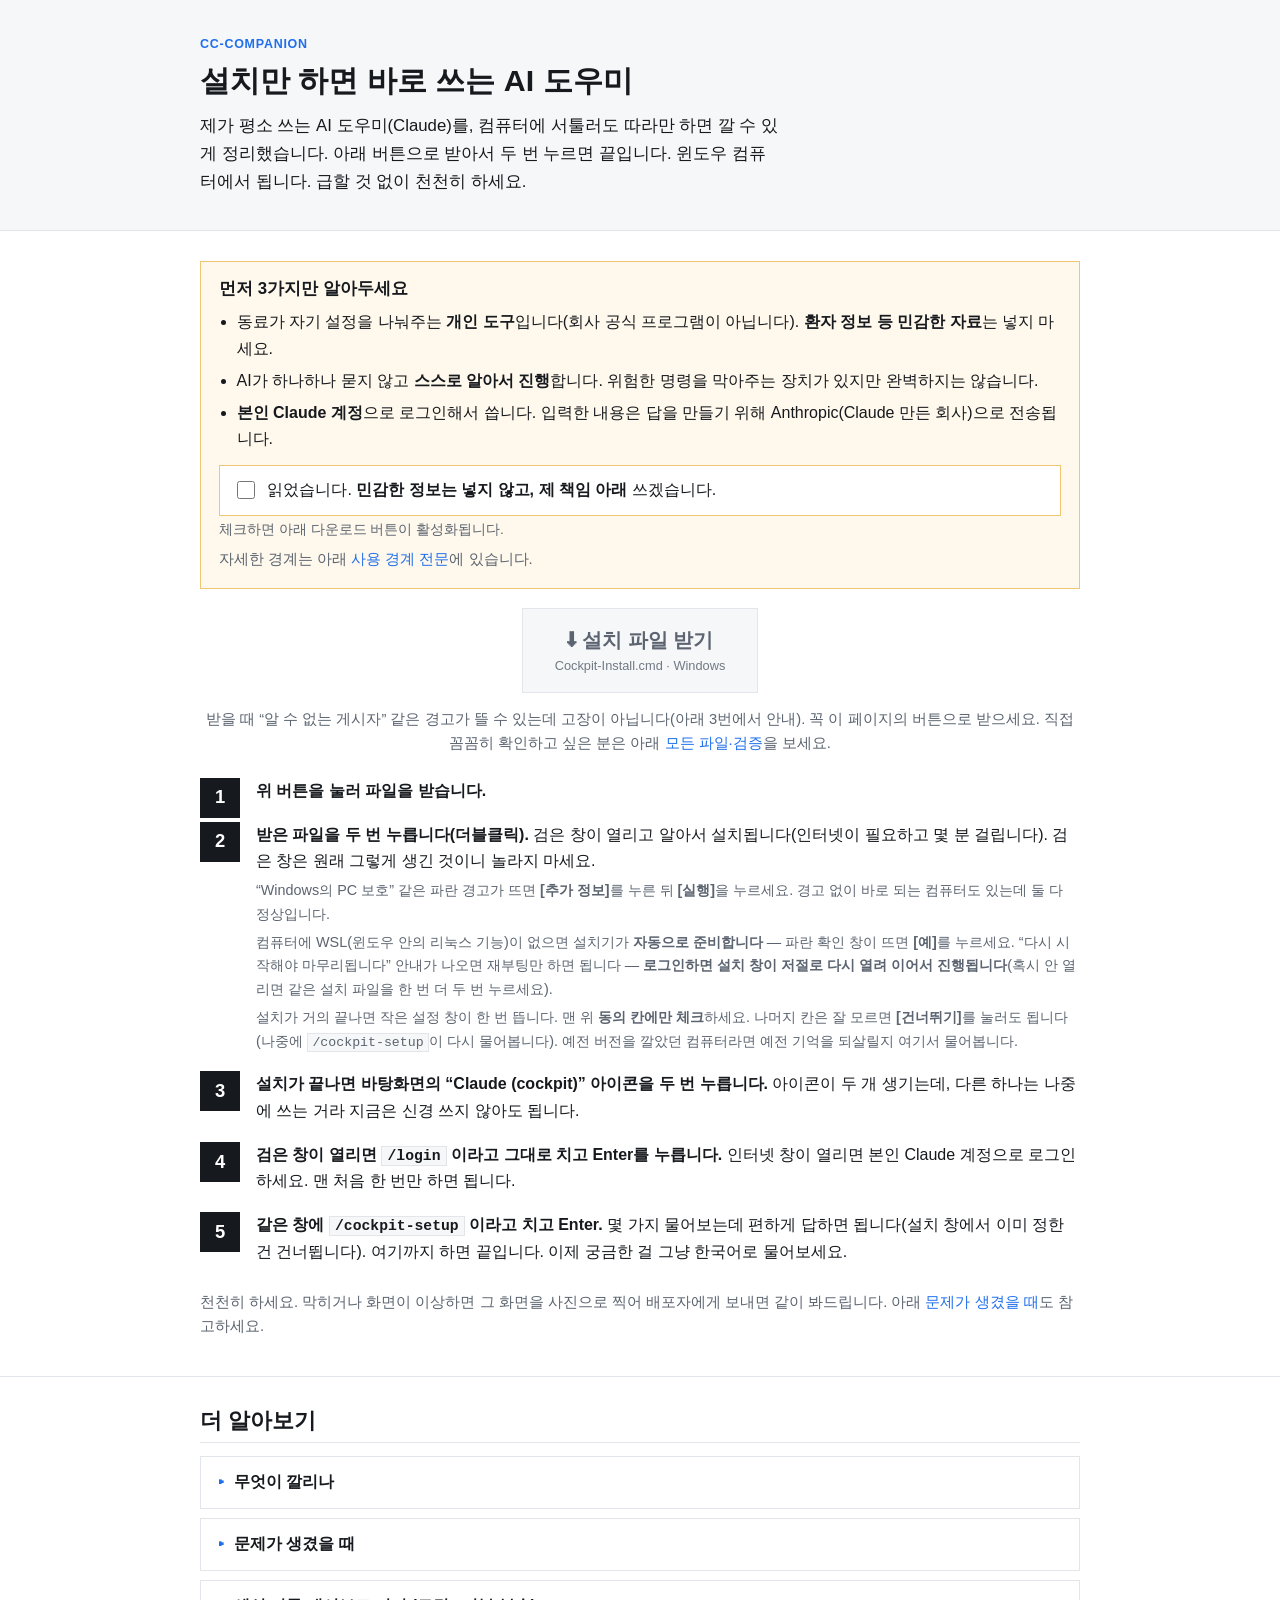
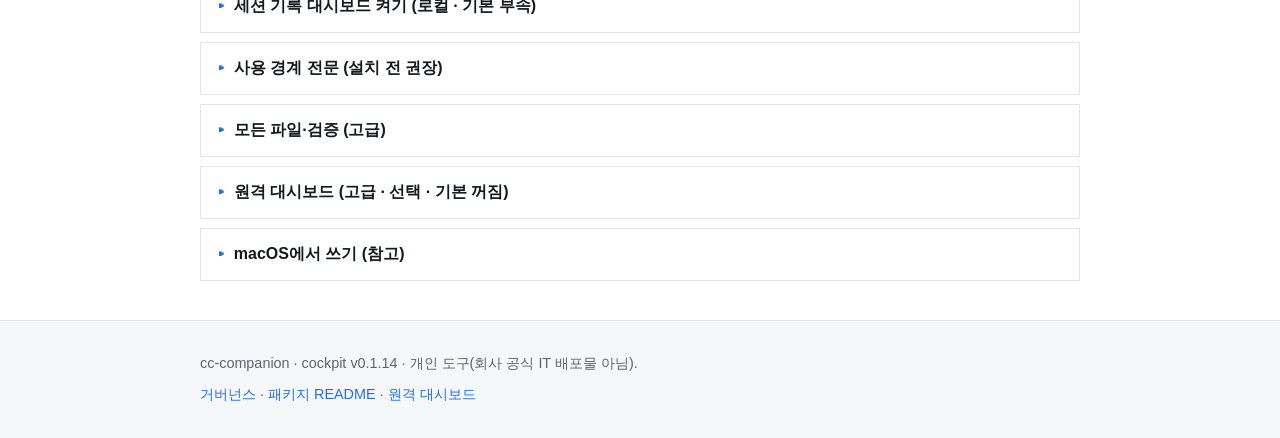
==== commit 77be779a: "pages: v0.1.14 반영 (WSL 자동 준비·자동 이어하기 안내·다운로드 표 재핀)" ====
--- a/index.html
+++ b/index.html
@@ -44,7 +44,7 @@
     <!-- 큰 다운로드 버튼 — fail-closed: 동의 전 href=#downloads(표 폴백), 동의 시 JS가 data-href 주입 -->
     <p class="cta-row">
       <a id="dl-cta" class="btn-download locked" href="#downloads" aria-disabled="true"
-         data-href="https://github.com/sidoyu/cockpit/releases/download/v0.1.13/Cockpit-Install.cmd" rel="nofollow">
+         data-href="https://github.com/sidoyu/cockpit/releases/download/v0.1.14/Cockpit-Install.cmd" rel="nofollow">
         ⬇ 설치 파일 받기 <span class="cta-sub">Cockpit-Install.cmd · Windows</span>
       </a>
     </p>
@@ -56,6 +56,7 @@
       <li><strong>위 버튼을 눌러 파일을 받습니다.</strong></li>
       <li><strong>받은 파일을 두 번 누릅니다(더블클릭).</strong> 검은 창이 열리고 알아서 설치됩니다(인터넷이 필요하고 몇 분 걸립니다). 검은 창은 원래 그렇게 생긴 것이니 놀라지 마세요.
         <span class="substep">“Windows의 PC 보호” 같은 파란 경고가 뜨면 <strong>[추가 정보]</strong>를 누른 뒤 <strong>[실행]</strong>을 누르세요. 경고 없이 바로 되는 컴퓨터도 있는데 둘 다 정상입니다.</span>
+        <span class="substep">컴퓨터에 WSL(윈도우 안의 리눅스 기능)이 없으면 설치기가 <strong>자동으로 준비합니다</strong> — 파란 확인 창이 뜨면 <strong>[예]</strong>를 누르세요. “다시 시작해야 마무리됩니다” 안내가 나오면 재부팅만 하면 됩니다 — <strong>로그인하면 설치 창이 저절로 다시 열려 이어서 진행됩니다</strong>(혹시 안 열리면 같은 설치 파일을 한 번 더 두 번 누르세요).</span>
         <span class="substep">설치가 거의 끝나면 작은 설정 창이 한 번 뜹니다. 맨 위 <strong>동의 칸에만 체크</strong>하세요. 나머지 칸은 잘 모르면 <strong>[건너뛰기]</strong>를 눌러도 됩니다(나중에 <code>/cockpit-setup</code>이 다시 물어봅니다). 예전 버전을 깔았던 컴퓨터라면 예전 기억을 되살릴지 여기서 물어봅니다.</span></li>
       <li><strong>설치가 끝나면 바탕화면의 “Claude (cockpit)” 아이콘을 두 번 누릅니다.</strong> 아이콘이 두 개 생기는데, 다른 하나는 나중에 쓰는 거라 지금은 신경 쓰지 않아도 됩니다.</li>
       <li><strong>검은 창이 열리면 <code>/login</code> 이라고 그대로 치고 Enter를 누릅니다.</strong> 인터넷 창이 열리면 본인 Claude 계정으로 로그인하세요. 맨 처음 한 번만 하면 됩니다.</li>
@@ -84,10 +85,10 @@
     <details class="fold" id="troubleshoot">
       <summary>문제가 생겼을 때</summary>
       <ul class="boundary">
-        <li><strong>창에 “WSL 준비가 필요합니다” 안내가 나오면</strong> 이 컴퓨터에 한 가지 준비가 더 필요한 경우입니다(조금 어려울 수 있어요). 시작 메뉴에서 “PowerShell”을 찾아 <strong>마우스 오른쪽 버튼 → 관리자 권한으로 실행</strong>하고, <strong>창에 나온 명령만 그대로 입력</strong>한 뒤(다른 명령을 인터넷에서 찾아 넣지 마세요) 끝나면 설치 파일을 다시 두 번 누르세요. 헷갈리면 이 단계는 배포자에게 도움을 청하셔도 됩니다.</li>
+        <li><strong>“WSL을 자동으로 준비합니다” 안내가 나오면</strong> 그대로 두면 됩니다 — 파란 확인 창(사용자 계정 컨트롤)이 뜨면 <strong>[예]</strong>를 누르세요. “다시 시작해야 마무리됩니다”가 나오면 재부팅만 하면 되고, <strong>로그인하면 설치 창이 저절로 다시 열려 이어집니다</strong>(안 열리면 설치 파일을 한 번 더 두 번 누르세요). 명령어를 직접 입력할 일은 없습니다.</li>
         <li><strong>빨간 글씨로 “배포판 'cc-cockpit' 이 이미 등록되어 있습니다”가 나오면</strong> 이미 깔려 있는 컴퓨터라 안전장치가 막은 것입니다(기존 것은 그대로 무사합니다). 정말 처음부터 다시 깔고 싶을 때만 아래 <a href="#downloads">복구·재설치(<code>Cockpit-Repair.cmd</code>)</a>를 쓰세요. 이때 <strong>안에 쌓인 기억과 설정은 지워집니다</strong>(다시 한 번 확인을 거칩니다).</li>
-        <li><strong>설치 중 멈추거나 실패하면</strong> 창이 바로 닫히지 않고 이유를 보여줍니다. 대부분 인터넷 연결 문제이니 한 번 더 해보고, 그래도 안 되면 <strong>그 화면을 사진으로 찍어</strong> 배포자에게 보내주세요.</li>
-        <li><strong>완전히 지우고 싶으면</strong> 아래 <a href="#downloads"><code>Cockpit-Uninstall.cmd</code></a>를 두 번 누르세요(cc-cockpit만 지우고 다른 것은 건드리지 않습니다).</li>
+        <li><strong>설치 중 멈추거나 실패하면</strong> 창이 바로 닫히지 않고 이유를 보여줍니다. <strong>아무 키도 누르기 전에 그 화면을 사진으로 찍어</strong> 배포자에게 보내주세요(키를 누르면 창이 닫힙니다). 설치가 시작된 뒤의 실패라면 기록이 <code>%TEMP%\cockpit-install.log</code> 파일에도 남습니다. 대부분 인터넷 연결 문제라 한 번 더 시도하면 되는 경우가 많습니다.</li>
+        <li><strong>완전히 지우고 싶으면</strong> 아래 <a href="#downloads"><code>Cockpit-Uninstall.cmd</code></a>를 두 번 누르세요(cc-cockpit만 지우고 다른 것은 건드리지 않습니다). 설치 때 준비된 윈도우의 WSL 기능 자체는 남습니다 — 다른 프로그램도 쓸 수 있는 윈도우 구성요소라 지우지 않습니다.</li>
       </ul>
       <h3>점검·긴급 정지</h3>
       <div class="cards">
@@ -148,14 +149,14 @@
       <table class="dl">
         <thead><tr><th>산출물</th><th>대상</th><th>링크</th><th>SHA-256 / 서명</th></tr></thead>
         <tbody>
-          <tr><td><strong>원클릭 설치</strong></td><td>Windows</td><td><a href="https://github.com/sidoyu/cockpit/releases/download/v0.1.13/Cockpit-Install.cmd" rel="nofollow"><code>Cockpit-Install.cmd</code></a></td><td><code class="cksum" data-artifact="Cockpit-Install.cmd">SHA-256: d51daa898ab91fe73a502842778355f2b6f3b44803f2b91daf14b8907818d04b<br>(더블클릭 = ps1 자동 다운로드·해시 대조·실행)</code></td></tr>
-          <tr><td>세션 기록 대시보드</td><td>Windows</td><td><a href="https://github.com/sidoyu/cockpit/releases/download/v0.1.13/Cockpit-Dashboard.cmd" rel="nofollow"><code>Cockpit-Dashboard.cmd</code></a></td><td><code class="cksum" data-artifact="Cockpit-Dashboard.cmd">SHA-256: 052176622c5ff9b6dac766da9658530afdc9134b7f5a7ff321cfab3be99b9b39<br>(더블클릭 = 로컬 창 열람·창 닫으면 종료)</code></td></tr>
-          <tr><td>복구·재설치(문제 발생 시)</td><td>Windows</td><td><a href="https://github.com/sidoyu/cockpit/releases/download/v0.1.13/Cockpit-Repair.cmd" rel="nofollow"><code>Cockpit-Repair.cmd</code></a></td><td><code class="cksum" data-artifact="Cockpit-Repair.cmd">SHA-256: 742f6d0949974ac28123517adf63dd54facf87fd25d7c85d3c40cdcd2e64fa96<br>(더블클릭 = 재설치 · 배포판 내부 기억·설정·로그 소실 · 재입력 확인)</code></td></tr>
-          <tr><td>완전 제거</td><td>Windows</td><td><a href="https://github.com/sidoyu/cockpit/releases/download/v0.1.13/Cockpit-Uninstall.cmd" rel="nofollow"><code>Cockpit-Uninstall.cmd</code></a></td><td><code class="cksum" data-artifact="Cockpit-Uninstall.cmd">SHA-256: a6e0532d55712338b344d5d5f98f9574ac7b62c3ca25a3a410ce92965ff9b86a<br>(더블클릭 = cc-cockpit 배포판만 삭제 · 타 배포판 미접촉)</code></td></tr>
-          <tr><td>WSL2 배포판 이미지</td><td>Windows</td><td><a href="https://github.com/sidoyu/cockpit/releases/download/v0.1.13/cockpit-wsl.tar.gz" rel="nofollow">cockpit-wsl.tar.gz</a></td><td><code class="cksum">SHA-256: 2518e938199e5d73d31eee998af1251de5246faecb27f6b8d9ab38225cfa7742<br>(부트스트랩이 import 전 자동 대조)</code></td></tr>
-          <tr><td>PowerShell 부트스트랩</td><td>Windows</td><td><a href="https://github.com/sidoyu/cockpit/releases/download/v0.1.13/Install-Cockpit.ps1" rel="nofollow">Install-Cockpit.ps1</a></td><td><code class="cksum">SHA-256: 3dc0f14790359bebbcc82a26d8bc8d2252d6d74d5663e50f1317a7ef7b0e86c4<br>(서명 없음 — Get-FileHash 로 대조)</code></td></tr>
-          <tr><td>부트스트랩(스테이지드 폴백)</td><td>Windows</td><td><a href="https://github.com/sidoyu/cockpit/releases/download/v0.1.13/Install-Cockpit-Staged.ps1" rel="nofollow">Install-Cockpit-Staged.ps1</a></td><td><code class="cksum">SHA-256: d78a40b74a8b44d6a9f2609d1b777dbb6aebc93bb5faba28ada75c3e53f12363<br>(서명 없음)</code></td></tr>
-          <tr><td>이미지 출처(provenance)</td><td>Windows</td><td><a href="https://github.com/sidoyu/cockpit/releases/download/v0.1.13/provenance.json" rel="nofollow">provenance.json</a></td><td><code class="cksum">— 베이스 digest·SBOM·빌드로그</code></td></tr>
+          <tr><td><strong>원클릭 설치</strong></td><td>Windows</td><td><a href="https://github.com/sidoyu/cockpit/releases/download/v0.1.14/Cockpit-Install.cmd" rel="nofollow"><code>Cockpit-Install.cmd</code></a></td><td><code class="cksum" data-artifact="Cockpit-Install.cmd">SHA-256: a9d896720cf88ab84323d3b839f8432ef3442c83026be7c5bce81478d5fccf20<br>(더블클릭 = ps1 자동 다운로드·해시 대조·실행)</code></td></tr>
+          <tr><td>세션 기록 대시보드</td><td>Windows</td><td><a href="https://github.com/sidoyu/cockpit/releases/download/v0.1.14/Cockpit-Dashboard.cmd" rel="nofollow"><code>Cockpit-Dashboard.cmd</code></a></td><td><code class="cksum" data-artifact="Cockpit-Dashboard.cmd">SHA-256: 052176622c5ff9b6dac766da9658530afdc9134b7f5a7ff321cfab3be99b9b39<br>(더블클릭 = 로컬 창 열람·창 닫으면 종료)</code></td></tr>
+          <tr><td>복구·재설치(문제 발생 시)</td><td>Windows</td><td><a href="https://github.com/sidoyu/cockpit/releases/download/v0.1.14/Cockpit-Repair.cmd" rel="nofollow"><code>Cockpit-Repair.cmd</code></a></td><td><code class="cksum" data-artifact="Cockpit-Repair.cmd">SHA-256: 9b07c27064cb47061eaf79da8f9da3faa69ea75a7a2c6c244033325797cf285a<br>(더블클릭 = 재설치 · 배포판 내부 기억·설정·로그 소실 · 재입력 확인)</code></td></tr>
+          <tr><td>완전 제거</td><td>Windows</td><td><a href="https://github.com/sidoyu/cockpit/releases/download/v0.1.14/Cockpit-Uninstall.cmd" rel="nofollow"><code>Cockpit-Uninstall.cmd</code></a></td><td><code class="cksum" data-artifact="Cockpit-Uninstall.cmd">SHA-256: 10d64edbfb0050eb0529d80318e7a104076c74787793e4e6a47a95df0a82ced0<br>(더블클릭 = cc-cockpit 배포판만 삭제 · 타 배포판 미접촉)</code></td></tr>
+          <tr><td>WSL2 배포판 이미지</td><td>Windows</td><td><a href="https://github.com/sidoyu/cockpit/releases/download/v0.1.14/cockpit-wsl.tar.gz" rel="nofollow">cockpit-wsl.tar.gz</a></td><td><code class="cksum">SHA-256: 667d10089b2536d0db13892400b1be336a906c2b3502c73fa278d3c681d3b413<br>(부트스트랩이 import 전 자동 대조)</code></td></tr>
+          <tr><td>PowerShell 부트스트랩</td><td>Windows</td><td><a href="https://github.com/sidoyu/cockpit/releases/download/v0.1.14/Install-Cockpit.ps1" rel="nofollow">Install-Cockpit.ps1</a></td><td><code class="cksum">SHA-256: 3dcd39be103e6bbcb9494f13caa0cceac1d34677d5138d13fd14cda61ba6fed7<br>(서명 없음 — Get-FileHash 로 대조)</code></td></tr>
+          <tr><td>부트스트랩(스테이지드 폴백)</td><td>Windows</td><td><a href="https://github.com/sidoyu/cockpit/releases/download/v0.1.14/Install-Cockpit-Staged.ps1" rel="nofollow">Install-Cockpit-Staged.ps1</a></td><td><code class="cksum">SHA-256: d88218bbf148f3c060630fe87e732a43261501ab60fc86652c7fb6bcdd3905c5<br>(서명 없음)</code></td></tr>
+          <tr><td>이미지 출처(provenance)</td><td>Windows</td><td><a href="https://github.com/sidoyu/cockpit/releases/download/v0.1.14/provenance.json" rel="nofollow">provenance.json</a></td><td><code class="cksum">— 베이스 digest·SBOM·빌드로그</code></td></tr>
           <tr><td>플러그인(행동층)</td><td>공통</td><td><a href="https://github.com/sidoyu/cockpit" rel="nofollow">cockpit@cc-companion</a></td><td><code class="cksum">— (마켓플레이스)</code></td></tr>
         </tbody>
       </table>
@@ -225,7 +226,7 @@
 
 <footer class="site-footer">
   <div class="wrap">
-    <p>cc-companion · cockpit <span id="ver">v0.1.13</span> · 개인 도구(회사 공식 IT 배포물 아님).</p>
+    <p>cc-companion · cockpit <span id="ver">v0.1.14</span> · 개인 도구(회사 공식 IT 배포물 아님).</p>
     <p class="links">
       <a href="https://github.com/sidoyu/cockpit/blob/main/GOVERNANCE.md">거버넌스</a> ·
       <a href="https://github.com/sidoyu/cockpit/blob/main/README.md">패키지 README</a> ·
